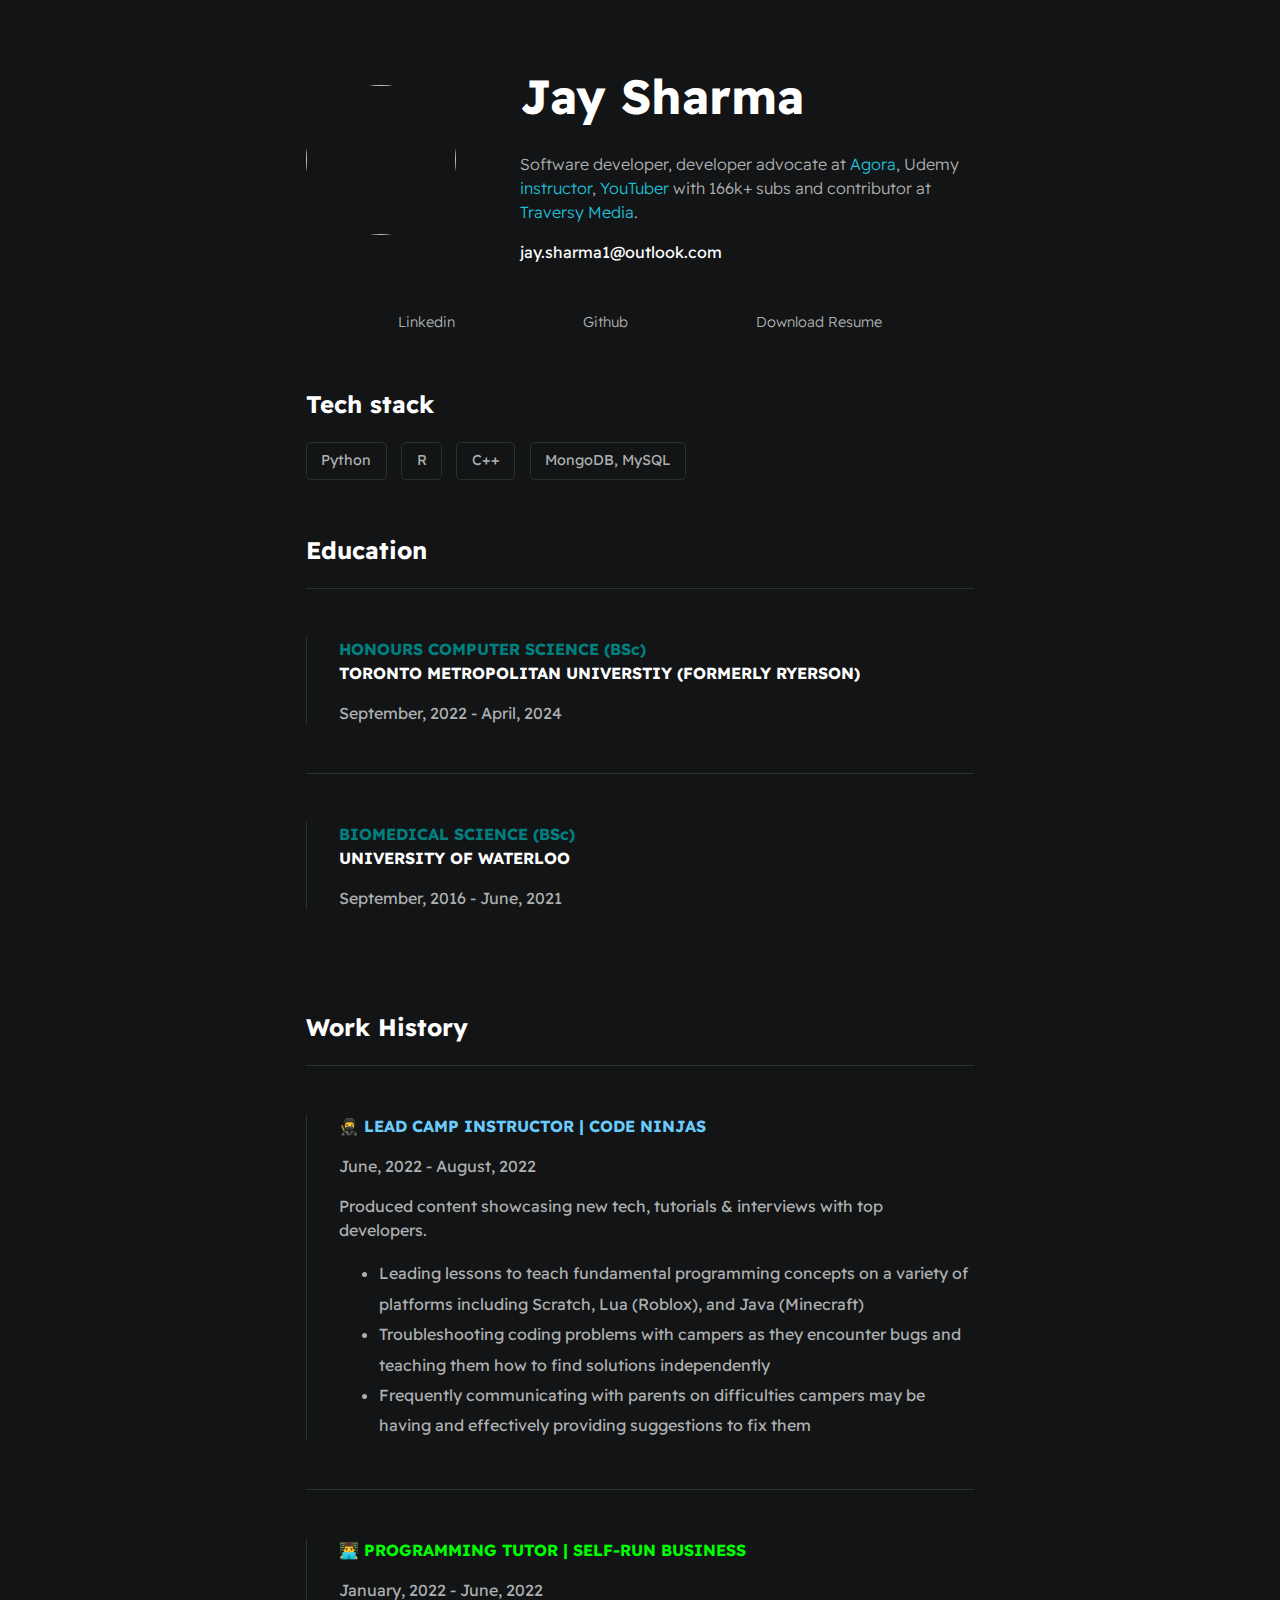
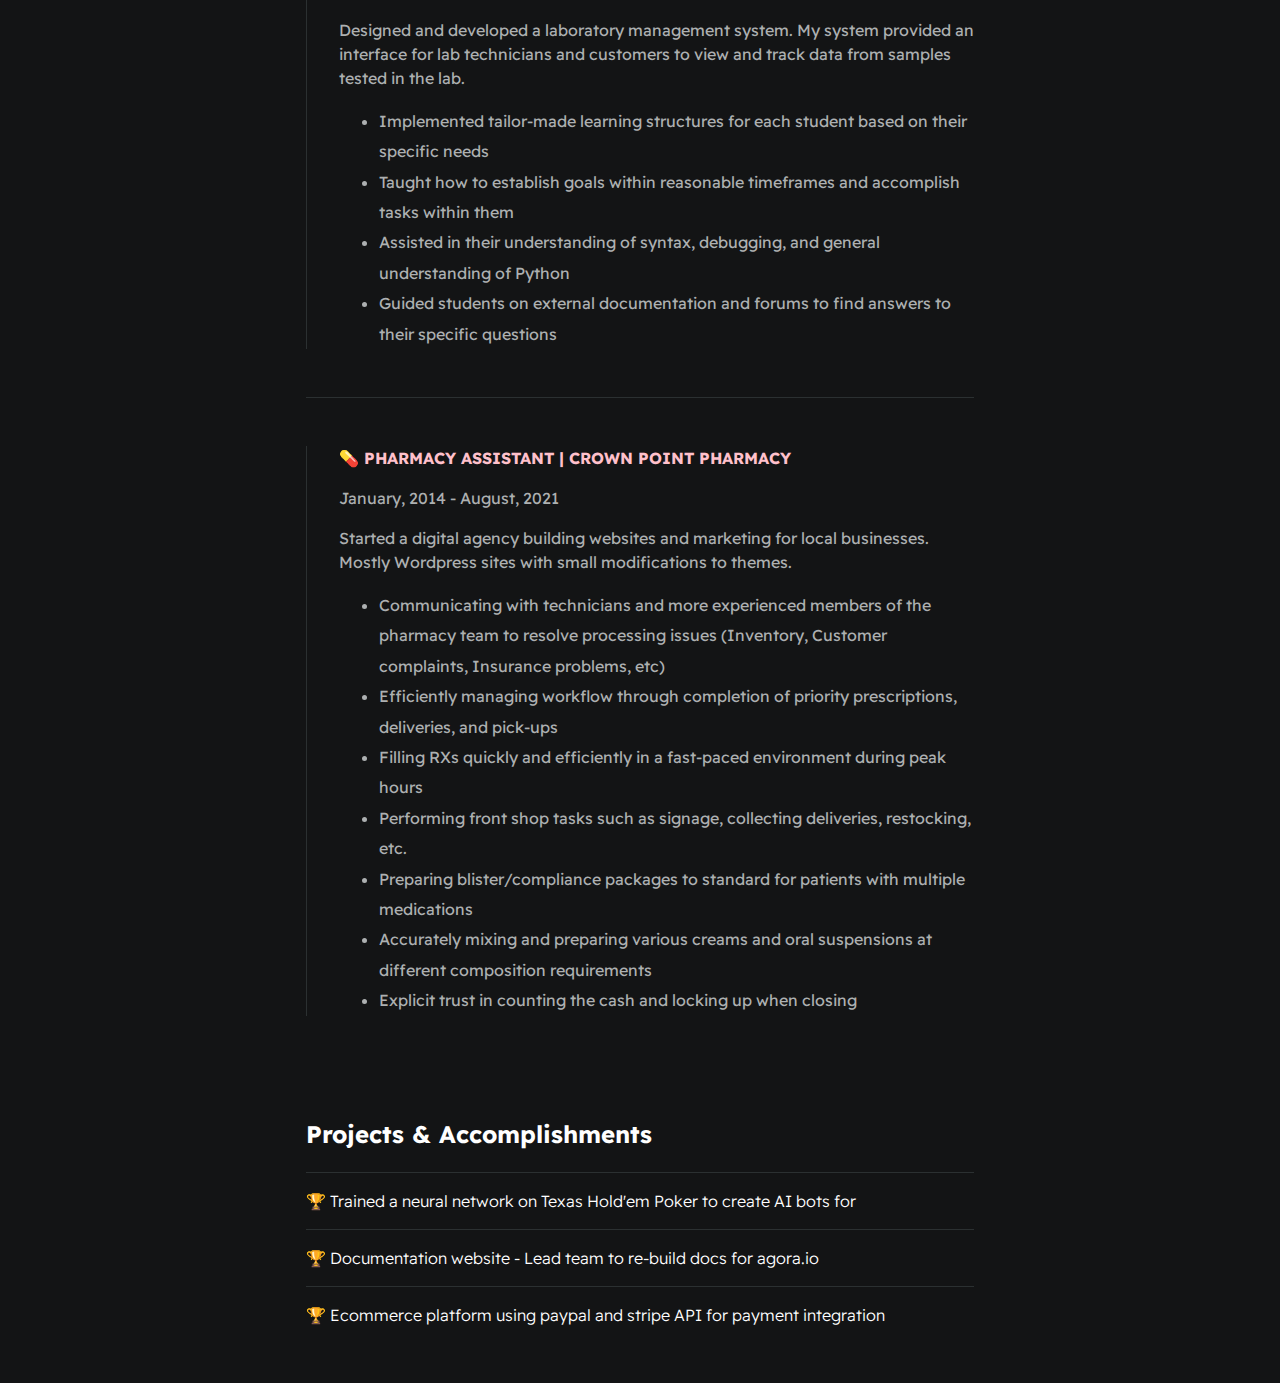
==== index.html @ 6b3a0f61 "First commit" ====
<!DOCTYPE html>
<html>
    <head>
        <meta charset="utf-8">
        <meta http-equiv="X-UA-Compatible" content="IE=edge">
        <title>Jay Sharma</title>
        <meta name="description" content="">
        <meta name="viewport" content="width=device-width, initial-scale=1">
        <link rel="stylesheet" href="./styles/main.css">
    </head>
    <body>
        <div id="container--main">

            <section id="wrapper--hero" class="section--page">
                <img id="profile-pic" src="./assets/images/profile_pic.JPG">

                <div>
                    <h1 id="user-name">Jay Sharma</h1>
                    <p id="bio">Software developer, developer advocate at <a href="https://www.agora.io/en/" target="_blank">Agora</a>, Udemy <a href="https://www.udemy.com/user/dennis-ivanov-5/" target="_blank">instructor</a>, <a href="https://www.youtube.com/c/dennisivy" target="_blank">YouTuber</a> with 166k+ subs and contributor at <a href="https://youtu.be/PtQiiknWUcI?t=6" target="_blank">Traversy Media</a>.</p>
                    <p id="email">jay.sharma1@outlook.com</p>
                </div>  
            </section>

            <section class="section--page">
        
                <div id="socials--list">
                    <a href="https://www.linkedin.com/in/jay-sharma-1b5372220/" target="_blank">Linkedin</a>
                    <a href="https://github.com/jay-sharma1" target="_blank">Github</a>
                    <a href="./assets/resume.pdf" target="_blank">Download Resume</a>
                </div>
            </section>

            <section class="section--page">
                <h2>Tech stack</h2>

                <div id="wrapper--techstack__items">
                    <div class="card--techstack"><span>Python</span></div>
                    <div class="card--techstack"><span>R</span></div>
                    <div class="card--techstack"><span>C++</span></div>
                    <div class="card--techstack"><span>MongoDB, MySQL</span></div>
                </div>
            </section>

            <section id="work-history-wrapper" class="section--page">
                <h2>Education</h2>

                <div class="line-break"></div>
                <div class="card--work-history">
                    <strong style="color: teal;">HONOURS COMPUTER SCIENCE (BSc)</strong> <br>
                    <strong>TORONTO METROPOLITAN UNIVERSTIY (FORMERLY RYERSON)</strong>
                    <p>September, 2022 - April, 2024</p>
                </div>

                <div class="line-break"></div>
                <div class="card--work-history">
                    <strong style="color: teal;">BIOMEDICAL SCIENCE (BSc)</strong> <br>
                    <strong>UNIVERSITY OF WATERLOO</strong>
                    <p>September, 2016 - June, 2021</p>
                </div>
            </section>

            <section id="work-history-wrapper" class="section--page">
                <h2>Work History</h2>

                <div class="line-break"></div>
                <div class="card--work-history">
                    <strong style="color: #6accfc;">🥷 LEAD CAMP INSTRUCTOR | CODE NINJAS</strong>
                    <p>June, 2022 - August, 2022</p>
                    <p>Produced content showcasing new tech, tutorials & interviews with top developers.</p>
                    <ul>
                        <li>Leading lessons to teach fundamental programming concepts on a variety of platforms including Scratch, Lua (Roblox), and Java (Minecraft)</li>
                        <li>Troubleshooting coding problems with campers as they encounter bugs and teaching them how to find solutions independently</li>
                        <li>Frequently communicating with parents on difficulties campers may be having and effectively providing suggestions to fix them</li>
                    </ul>
                </div>

                <div class="line-break"></div>
                <div class="card--work-history">
                    <strong style="color: lime;">👨‍💻 PROGRAMMING TUTOR | SELF-RUN BUSINESS</strong>
                    <p>January, 2022 - June, 2022</p>
                    <p>Designed and developed a laboratory management system. My system
                        provided an interface for lab technicians and customers to view and
                        track data from samples tested in the lab.</p>
                    <ul>
                        <li>Implemented tailor-made learning structures for each student based on their specific needs</li>
                        <li>Taught how to establish goals within reasonable timeframes and accomplish tasks within them</li>
                        <li>Assisted in their understanding of syntax, debugging, and general understanding of Python</li>
                        <li>Guided students on external documentation and forums to find answers to their specific questions</li>
                    </ul>
                </div>

                <div class="line-break"></div>
                <div class="card--work-history">
                    <strong style="color: pink;">💊 PHARMACY ASSISTANT | CROWN POINT PHARMACY</strong>
                    <p>January, 2014 - August, 2021</p>
                    <p>Started a digital agency building websites and marketing for
                        local businesses. Mostly Wordpress sites with small modifications to
                        themes.</p>
                    <ul>
                        <li>Communicating with technicians and more experienced members of the pharmacy team to resolve processing issues (Inventory, Customer complaints, Insurance problems, etc)</li>
                        <li>Efficiently managing workflow through completion of priority prescriptions, deliveries, and pick-ups</li>
                        <li>Filling RXs quickly and efficiently in a fast-paced environment during peak hours</li>
                        <li>Performing front shop tasks such as signage, collecting deliveries, restocking, etc.</li>
                        <li>Preparing blister/compliance packages to standard for patients with multiple medications</li>
                        <li>Accurately mixing and preparing various creams and oral suspensions at different composition requirements</li>
                        <li>Explicit trust in counting the cash and locking up when closing</li>
                    </ul>
                </div>
            </section>

            <section class="section--page">
                <h2>Projects & Accomplishments</h2>

                <div class="card--project">
                    <a href="project1.html"><span>🏆 </span>Trained a neural network on Texas Hold'em Poker to create AI bots for </a>
                </div>

                <div class="card--project">
                    <a href="project1.html" ><span>🏆 </span>Documentation website - Lead team to re-build docs for agora.io</a>
                </div>

                <div class="card--project">
                    <a href="project1.html" ><span>🏆 </span>Ecommerce platform using paypal and stripe API for payment integration</a>
                </div>
            </section>

       
        </div>

    </body>
</html>
---- styles/main.css ----
@import url('https://fonts.googleapis.com/css2?family=Readex+Pro:wght@300;400;500;600;700&display=swap');

:root{
    --mainTextColor-light:#000;
    --secondaryTextColor-light:rgb(51 51 51);
    --mainLinkColor-light:#0da2b8;
    --mainBorderColor-light:rgb(218, 218, 218);
    --mainBgColor-light:rgb(249, 250,251);

    --mainTextColor-dark:#fff;
    --secondaryTextColor-dark:#adb0b1;
    --mainLinkColor-dark:rgb(30, 190,214);
    --mainBorderColor-dark:#2b3031;
    --mainBgColor-dark:#131415;
    
    --mainTextColor:var(--mainTextColor-dark);
    --secondaryTextColor:var(--secondaryTextColor-dark);
    --mainLinkColor:var(--mainLinkColor-dark);
    --mainBorderColor:var(--mainBorderColor-dark);
    --mainBgColor:var(--mainBgColor-dark);

}


*{
    font-family: 'Readex Pro';
    line-height: 1.5em;
    box-sizing: border-box;
    color: var(--mainTextColor);
    
}

body{
    background-color: var(--mainBgColor);            
}

p, span, li{
    color: var(--secondaryTextColor);
    font-size: 1em;
}

a{
    text-decoration: none;
    color: var(--mainLinkColor);
    font-weight: 500;
}

li{
    line-height: 1.9em;
}

#container--main{
    max-width: 700px;
    margin: 0 auto;
    padding: 1em;
}

.section--page{
    padding-top: 1em;
    padding-bottom: 1em;
}

#wrapper--hero{
    display: flex;
    align-items: center;
    gap: 4em;
}

#bio, a{
    font-weight: 300;
}

#user-name{
    font-size: 48px;
    line-height: 1em;
}

#profile-pic{
    width: 150px;
    height: 150px;
    object-fit: cover;
    border-radius: 50%;
}

#email{
    color: var(--mainTextColor);
}

#socials--list{
    display: flex;
    justify-content: center;
    column-gap: 8em;
    flex-wrap: wrap;
}

#socials--list a{
    font-weight: 300;
    color: var(--secondaryTextColor);
    font-size: 0.9em;
    transition: 0.3s;
}

#socials--list a:hover{
    font-weight: 100;
    color: var(--mainLinkColor);
    font-size: 0.9em;
}

#qualifications--list{
    list-style: none;
}

#wrapper--techstack__items{
    display: flex;
    flex-wrap: wrap;
    gap: 1em;
    font-size: 0.9em;
}

.card--techstack{
    border: 1px solid var(--mainBorderColor);
    border-radius: 5px;
    padding: 0.5em 1em;
    align-items: center;
}

.card--project{
    padding-top: 1em;
    padding-bottom: 1em;
    border-top: 1px solid var(--mainBorderColor);
}

.card--project a{
    color: var(--mainTextColor);

    transition: 0.3s;
}

.card--project a:hover{
    color: rgb(30, 190,214);

}

.card--work-history{
    border-left: 1px solid var(--mainBorderColor);
    margin-top: 3em;
    margin-bottom: 3em;
    padding-left: 2em;
}

.line-break{
    background-color: var(--mainBorderColor);
    height: 1px;
}


@media(max-width:600px){

    .section--page{
        padding-top: 1em;
        padding-bottom: 1em;
    }

    #wrapper--hero{
        display: flex;
        align-items: center;
        gap: 1em;
    }

    #profile-pic{
        width: 200px;
        height: 200px;
    }

    #wrapper--hero{
        flex-direction: column;
    }

    .card--work-history{
        border-left: none;
        padding-left: 0;
    }
}
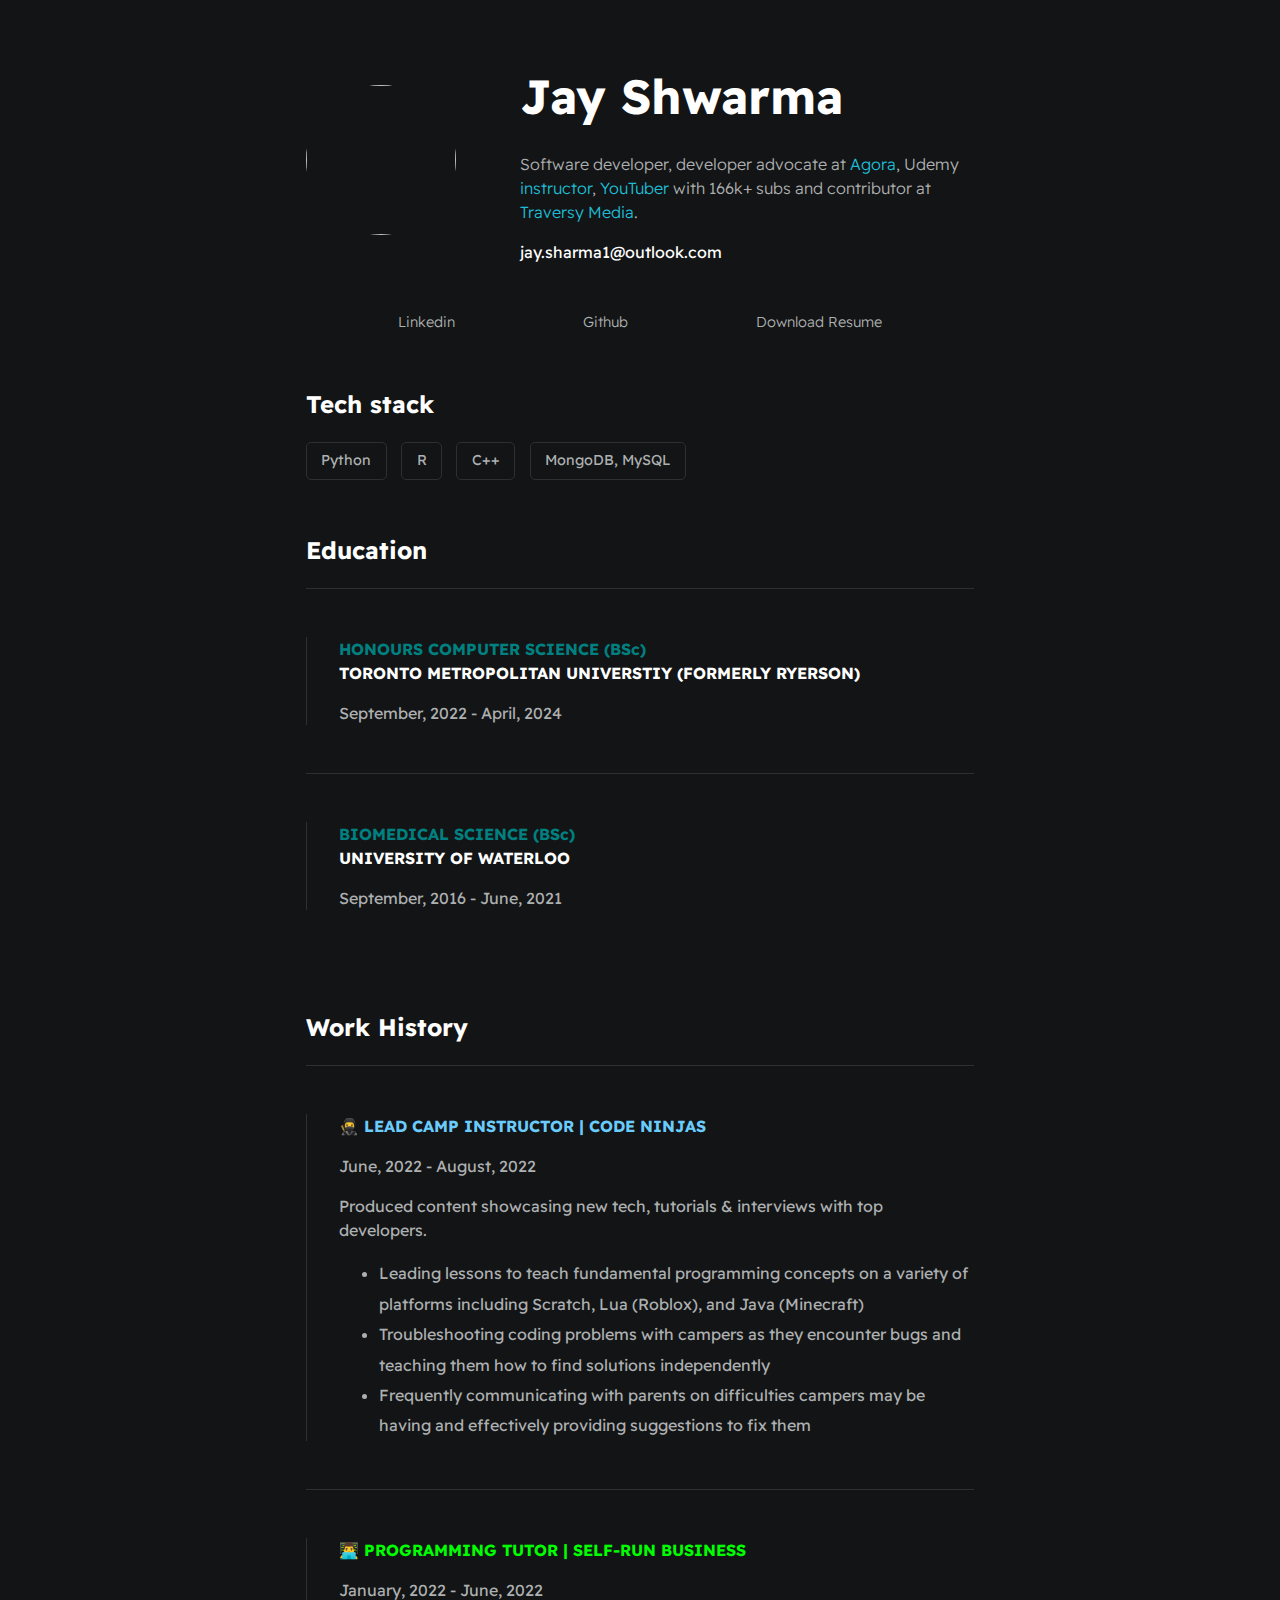
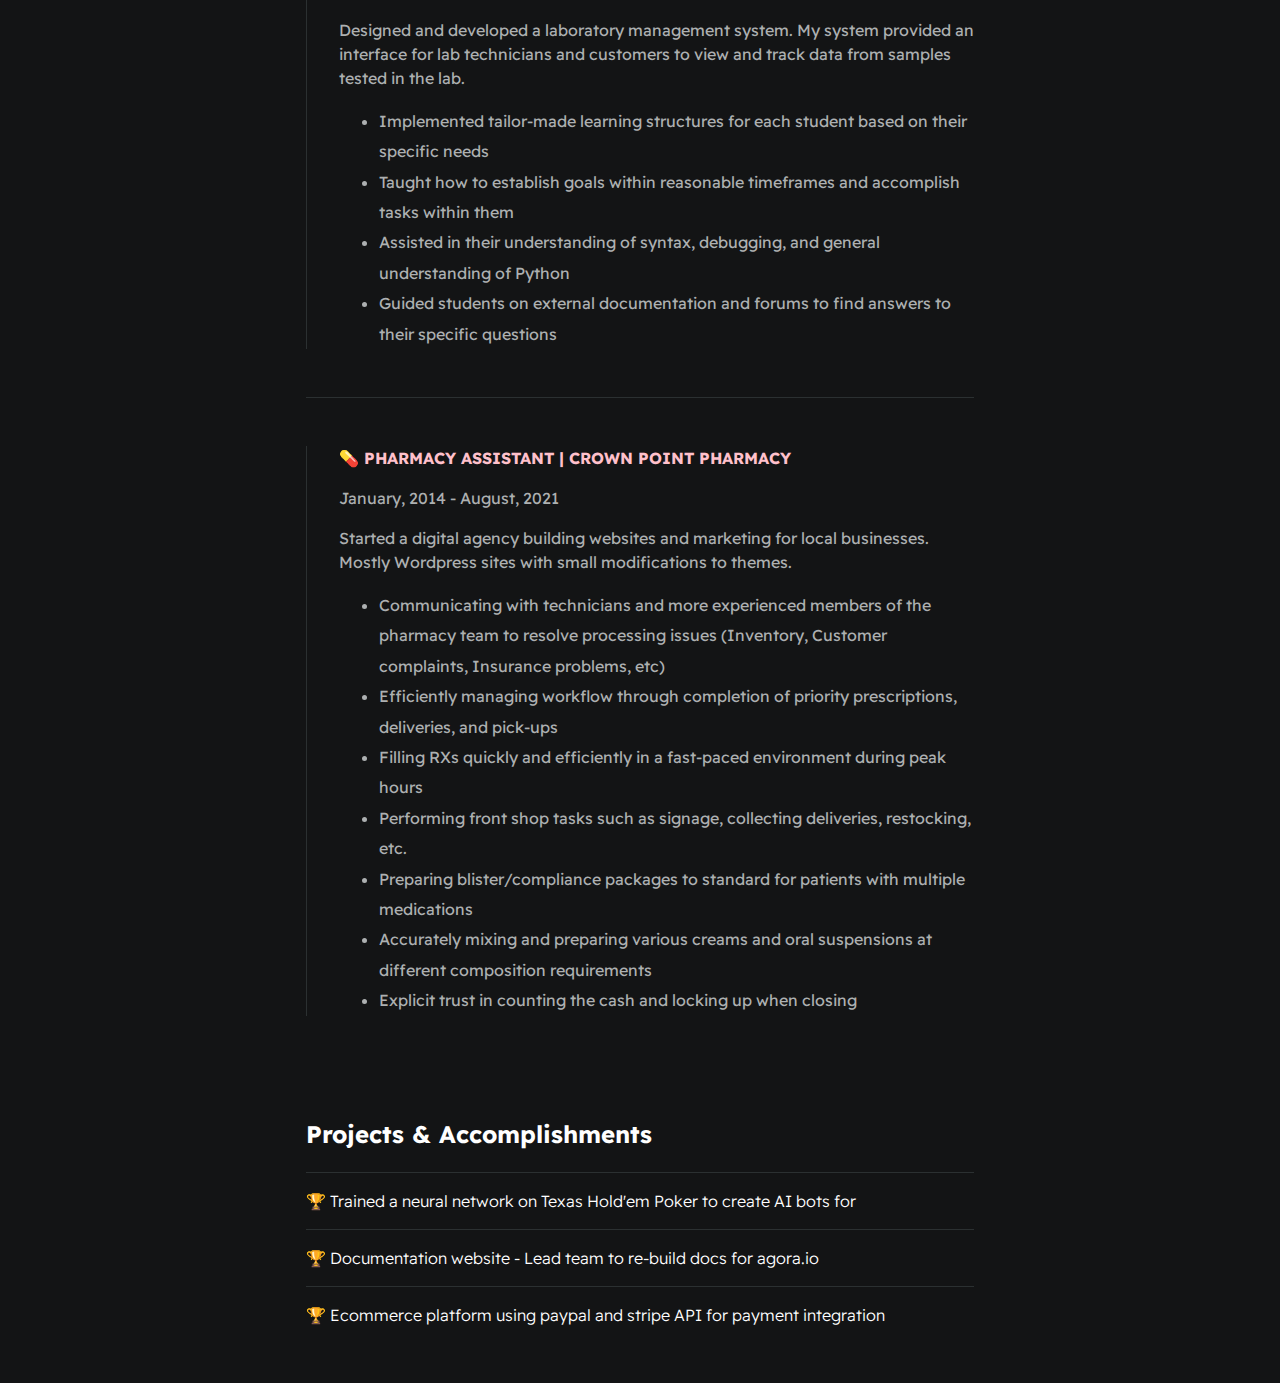
==== commit 9ad20499: "Testing changes to website" ====
--- a/index.html
+++ b/index.html
@@ -15,7 +15,7 @@
                 <img id="profile-pic" src="./assets/images/profile_pic.JPG">
 
                 <div>
-                    <h1 id="user-name">Jay Sharma</h1>
+                    <h1 id="user-name">Jay Shwarma</h1>
                     <p id="bio">Software developer, developer advocate at <a href="https://www.agora.io/en/" target="_blank">Agora</a>, Udemy <a href="https://www.udemy.com/user/dennis-ivanov-5/" target="_blank">instructor</a>, <a href="https://www.youtube.com/c/dennisivy" target="_blank">YouTuber</a> with 166k+ subs and contributor at <a href="https://youtu.be/PtQiiknWUcI?t=6" target="_blank">Traversy Media</a>.</p>
                     <p id="email">jay.sharma1@outlook.com</p>
                 </div>  
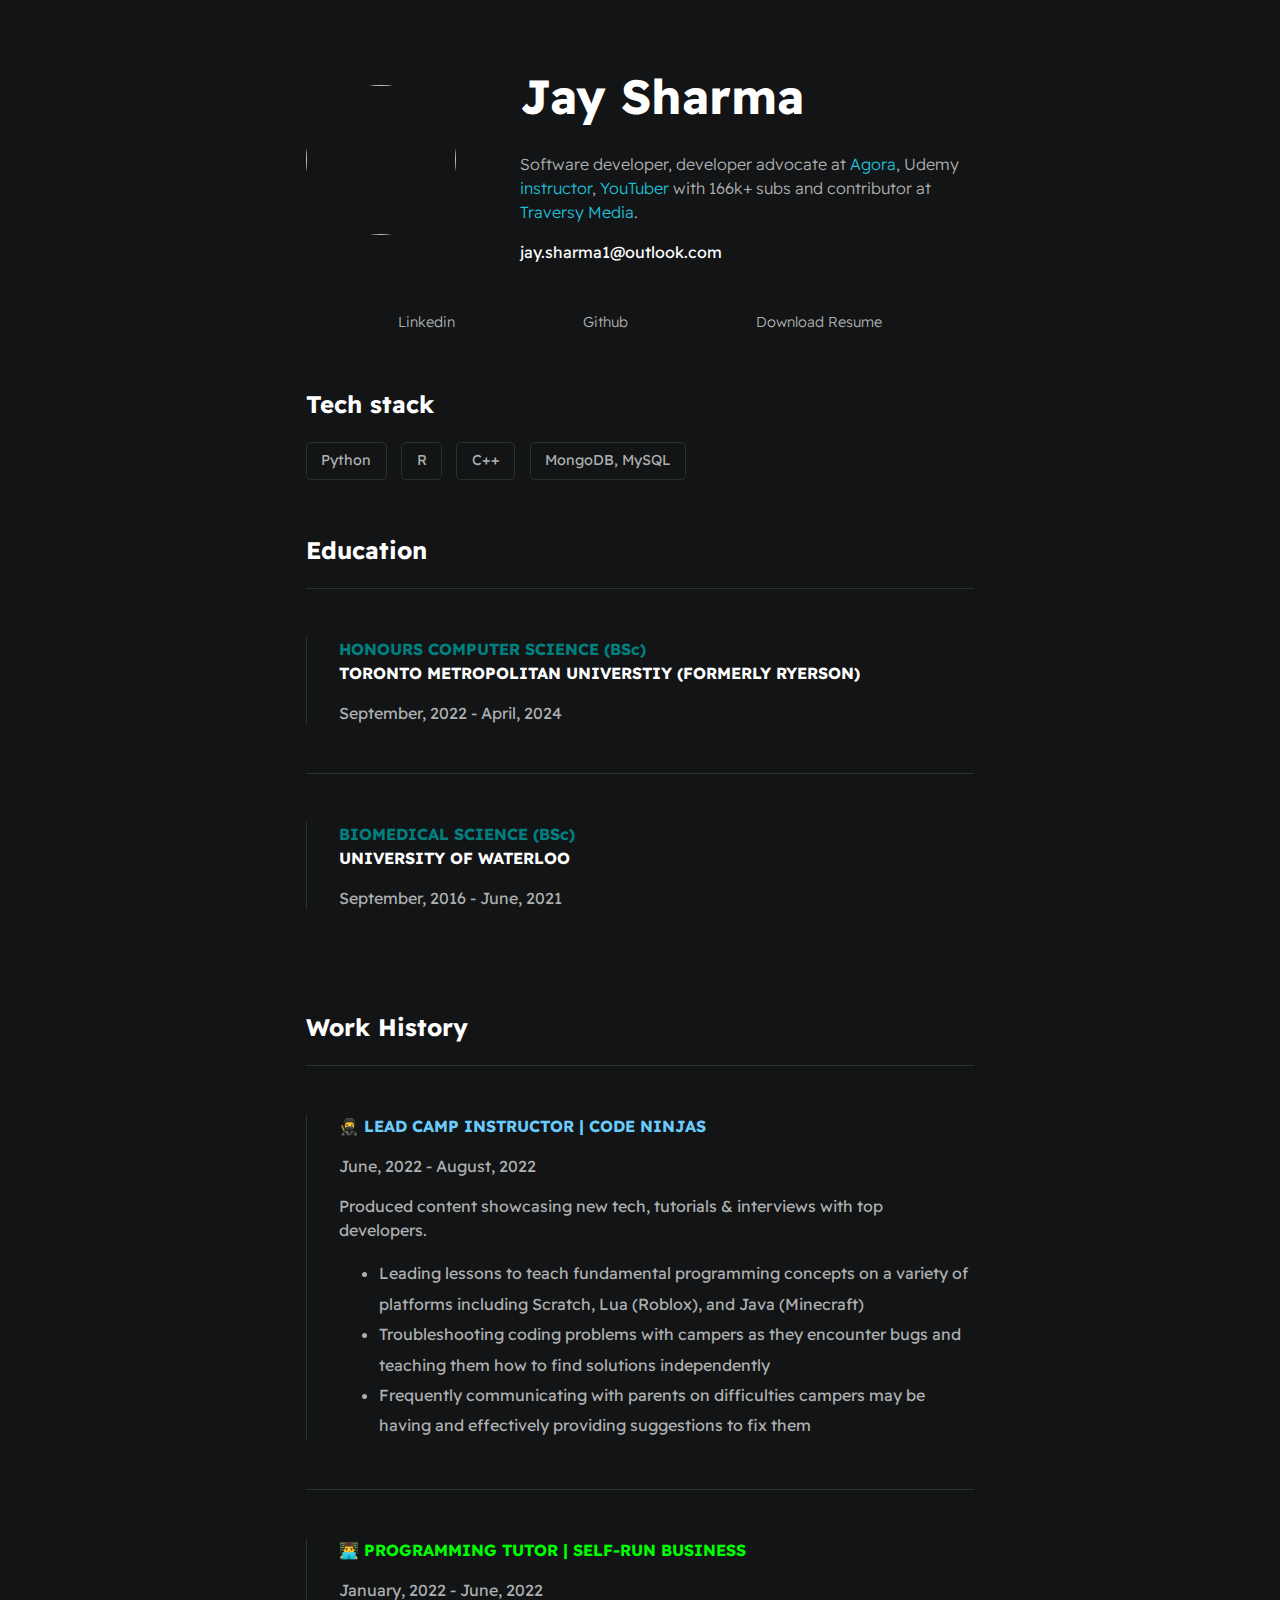
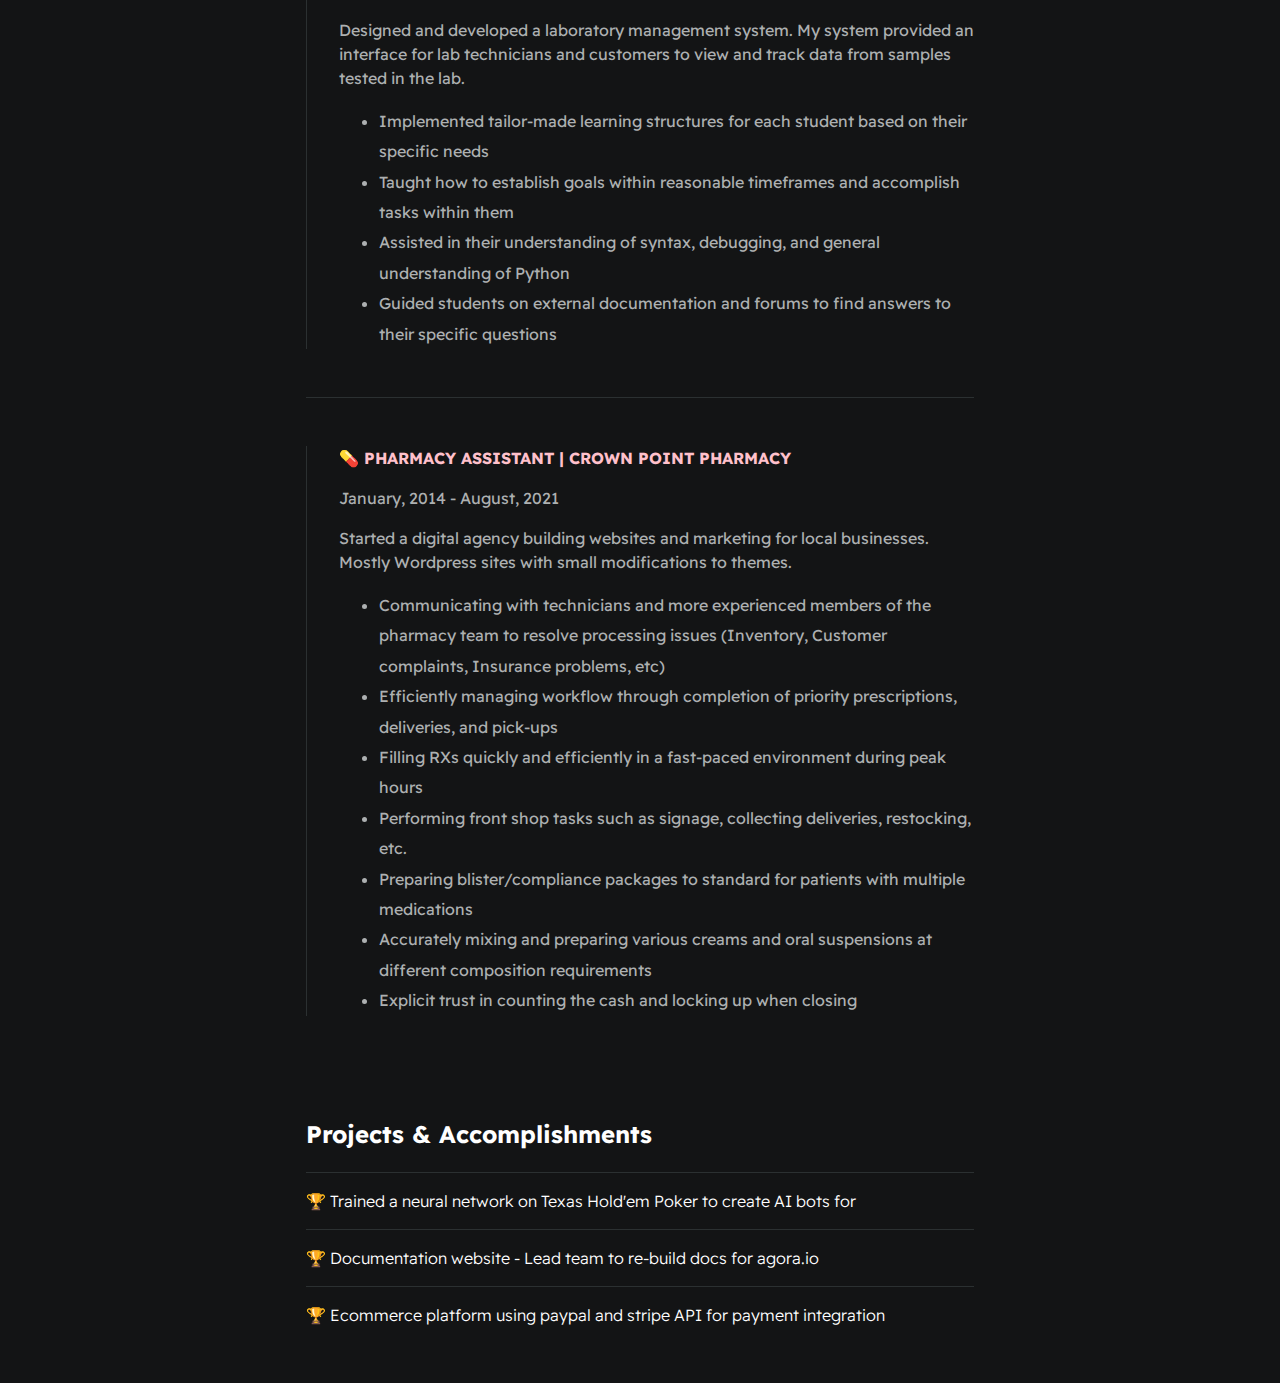
==== commit 8e57316a: "Reverting name change. Confirmed it takes a min for website to update with changes" ====
--- a/index.html
+++ b/index.html
@@ -15,7 +15,7 @@
                 <img id="profile-pic" src="./assets/images/profile_pic.JPG">
 
                 <div>
-                    <h1 id="user-name">Jay Shwarma</h1>
+                    <h1 id="user-name">Jay Sharma</h1>
                     <p id="bio">Software developer, developer advocate at <a href="https://www.agora.io/en/" target="_blank">Agora</a>, Udemy <a href="https://www.udemy.com/user/dennis-ivanov-5/" target="_blank">instructor</a>, <a href="https://www.youtube.com/c/dennisivy" target="_blank">YouTuber</a> with 166k+ subs and contributor at <a href="https://youtu.be/PtQiiknWUcI?t=6" target="_blank">Traversy Media</a>.</p>
                     <p id="email">jay.sharma1@outlook.com</p>
                 </div>  
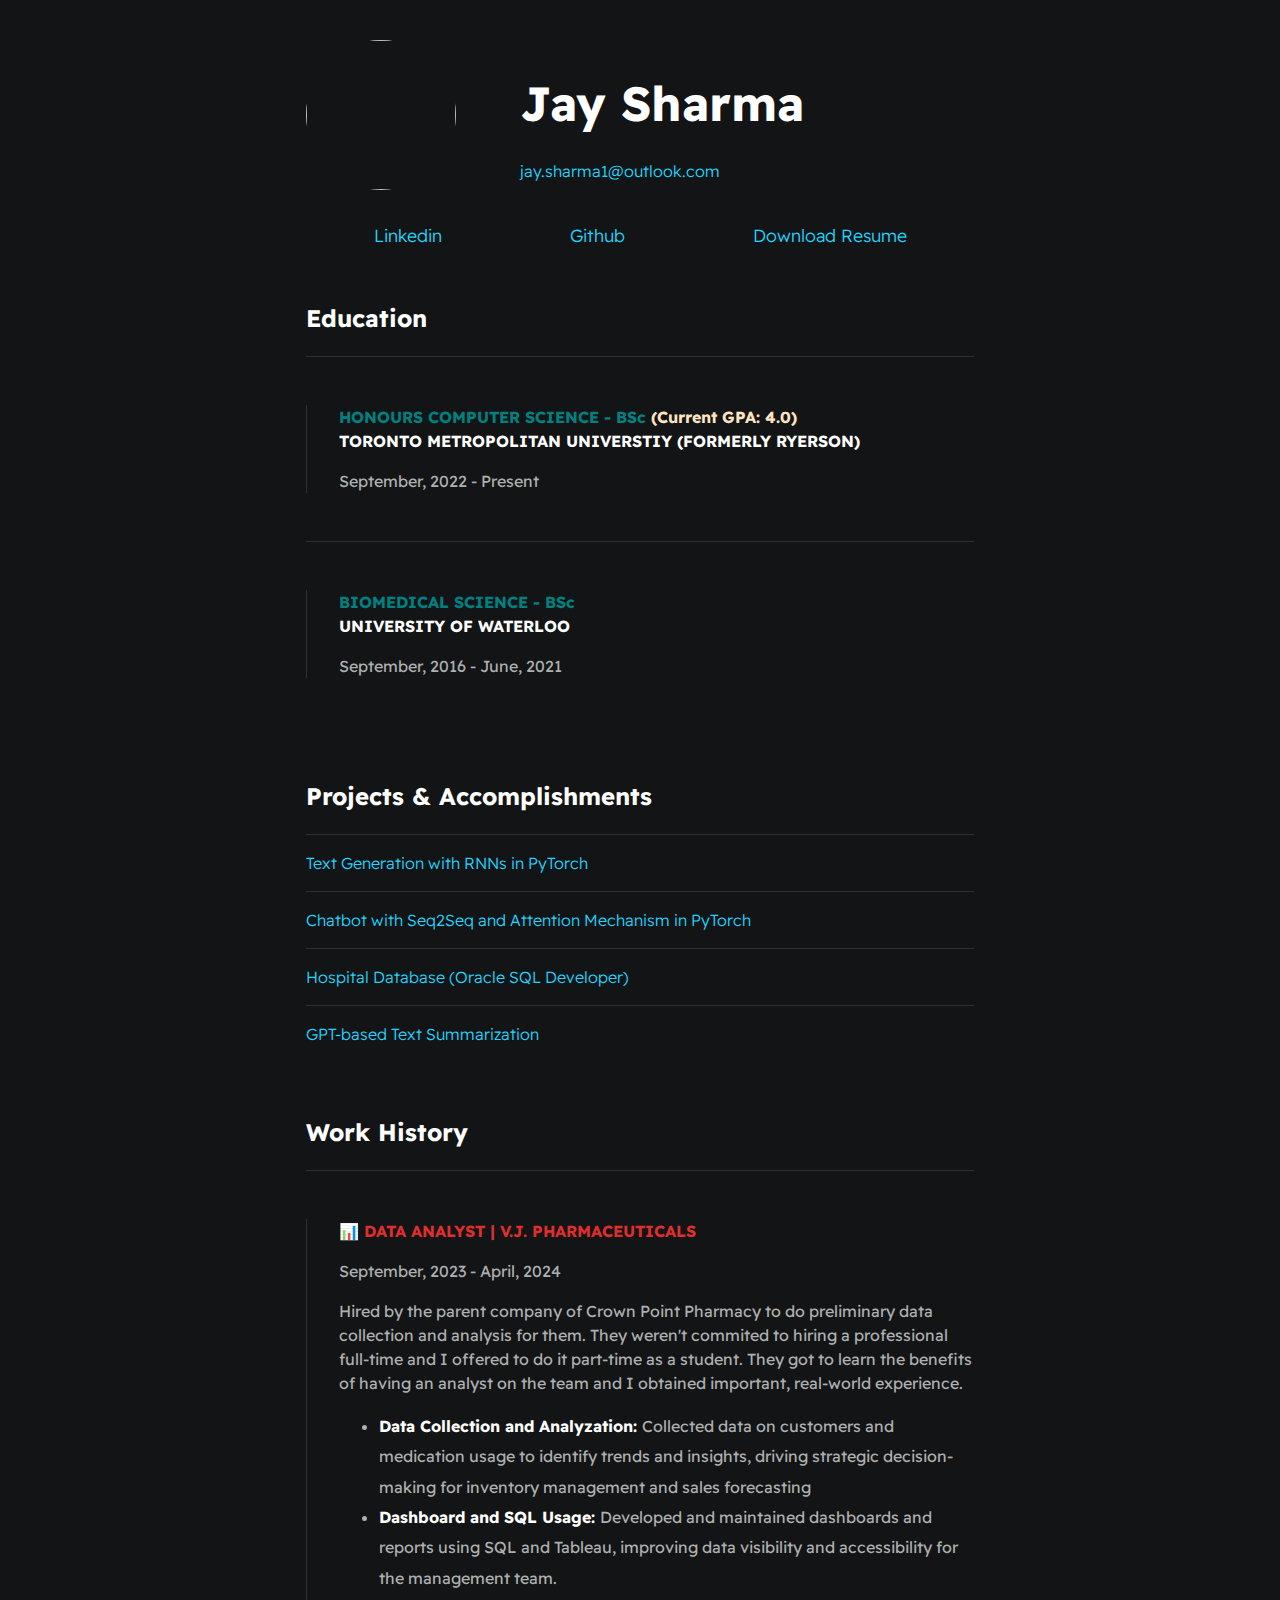
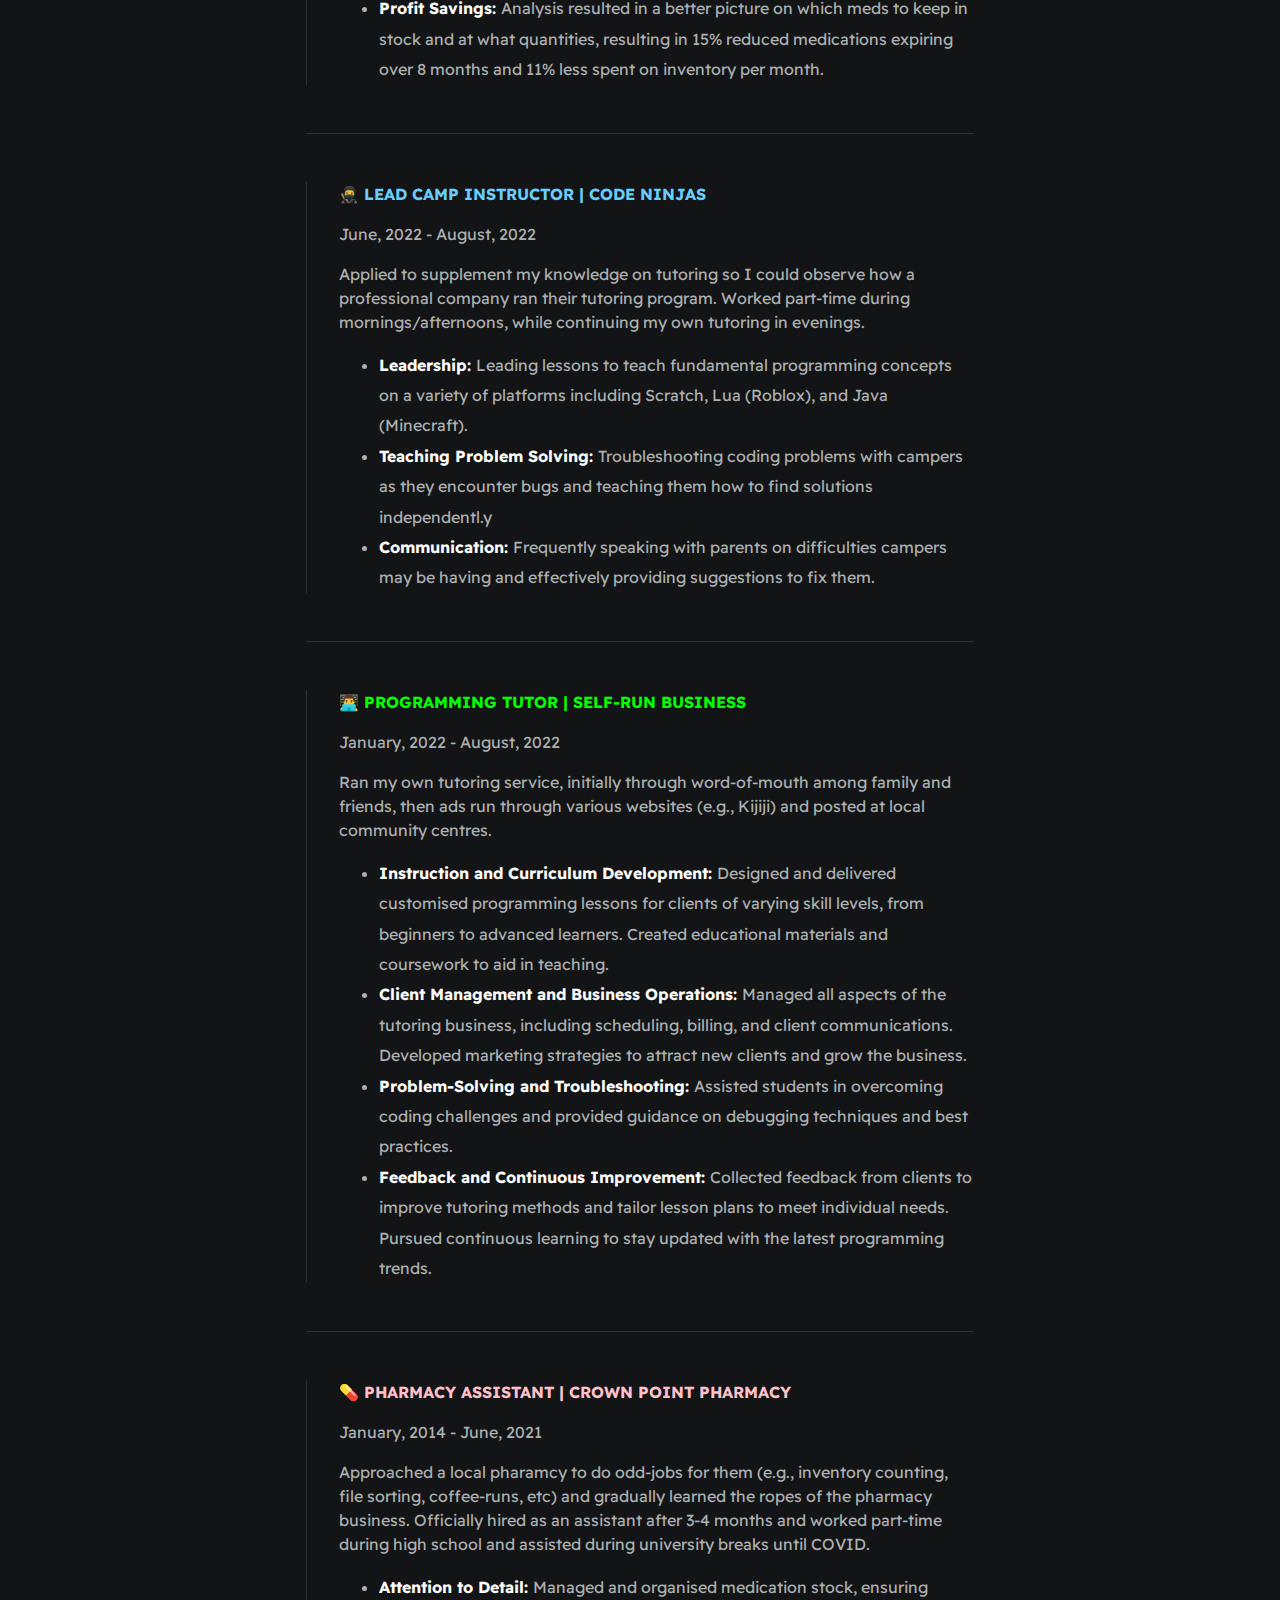
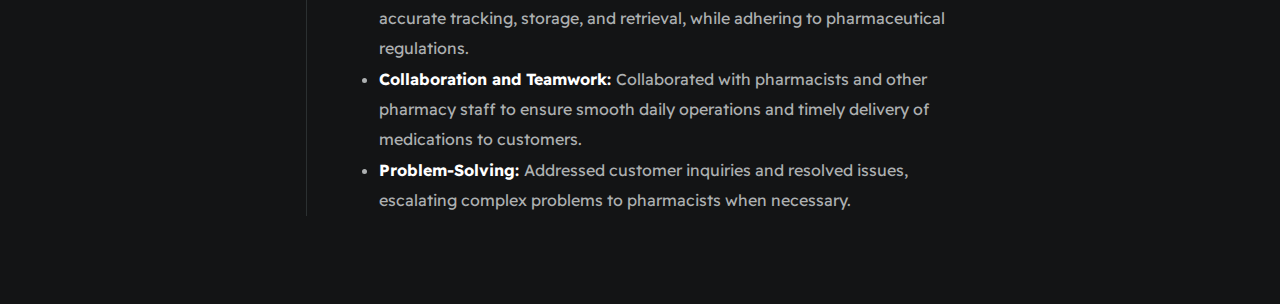
==== commit 8bb78202: "Completed work history and added in all social links." ====
--- a/index.html
+++ b/index.html
@@ -16,28 +16,17 @@
 
                 <div>
                     <h1 id="user-name">Jay Sharma</h1>
-                    <p id="bio">Software developer, developer advocate at <a href="https://www.agora.io/en/" target="_blank">Agora</a>, Udemy <a href="https://www.udemy.com/user/dennis-ivanov-5/" target="_blank">instructor</a>, <a href="https://www.youtube.com/c/dennisivy" target="_blank">YouTuber</a> with 166k+ subs and contributor at <a href="https://youtu.be/PtQiiknWUcI?t=6" target="_blank">Traversy Media</a>.</p>
-                    <p id="email">jay.sharma1@outlook.com</p>
+                    <p id="bio"></p>
+                    <a style="color: #21d6ff;"; href="mailto:jay.sharma1@outlook.com?subject=Resume: [Subject]">jay.sharma1@outlook.com</a>
                 </div>  
             </section>
 
             <section class="section--page">
         
                 <div id="socials--list">
-                    <a href="https://www.linkedin.com/in/jay-sharma-1b5372220/" target="_blank">Linkedin</a>
-                    <a href="https://github.com/jay-sharma1" target="_blank">Github</a>
-                    <a href="./assets/resume.pdf" target="_blank">Download Resume</a>
-                </div>
-            </section>
-
-            <section class="section--page">
-                <h2>Tech stack</h2>
-
-                <div id="wrapper--techstack__items">
-                    <div class="card--techstack"><span>Python</span></div>
-                    <div class="card--techstack"><span>R</span></div>
-                    <div class="card--techstack"><span>C++</span></div>
-                    <div class="card--techstack"><span>MongoDB, MySQL</span></div>
+                    <a style="color: #21d6ff;"; href="https://www.linkedin.com/in/jay-sharma-1b5372220" target="_blank">Linkedin</a>
+                    <a style="color: #21d6ff;"; href="https://github.com/jay-sharma1" target="_blank">Github</a>
+                    <a style="color: #21d6ff;"; href="./assets/Resume.pdf" target="_blank">Download Resume</a>
                 </div>
             </section>
 
@@ -46,16 +35,36 @@
 
                 <div class="line-break"></div>
                 <div class="card--work-history">
-                    <strong style="color: teal;">HONOURS COMPUTER SCIENCE (BSc)</strong> <br>
+                    <strong style="color: teal;">HONOURS COMPUTER SCIENCE - BSc <span style="color: bisque;">(Current GPA: 4.0)</span></strong> <br>
                     <strong>TORONTO METROPOLITAN UNIVERSTIY (FORMERLY RYERSON)</strong>
-                    <p>September, 2022 - April, 2024</p>
+                    <p>September, 2022 - Present</p>
                 </div>
 
                 <div class="line-break"></div>
                 <div class="card--work-history">
-                    <strong style="color: teal;">BIOMEDICAL SCIENCE (BSc)</strong> <br>
+                    <strong style="color: teal;">BIOMEDICAL SCIENCE - BSc</strong> <br>
                     <strong>UNIVERSITY OF WATERLOO</strong>
                     <p>September, 2016 - June, 2021</p>
+                </div>
+            </section>
+
+            <section class="section--page">
+                <h2>Projects & Accomplishments</h2>
+
+                <div class="card--project">
+                    <a style="color: #21d6ff;"; href="projects/project1.html" target="_blank">Text Generation with RNNs in PyTorch</a>
+                </div>
+
+                <div class="card--project">
+                    <a style="color: #21d6ff;"; href="projects/project2.html" target="_blank">Chatbot with Seq2Seq and Attention Mechanism in PyTorch</a>
+                </div>
+
+                <div class="card--project">
+                    <a style="color: #21d6ff;"; href="projects/project3.html" target="_blank">Hospital Database (Oracle SQL Developer)</a>
+                </div>
+
+                <div class="card--project">
+                    <a style="color: #21d6ff;"; href="projects/project4.html" target="_blank">GPT-based Text Summarization</a>
                 </div>
             </section>
 
@@ -64,68 +73,66 @@
 
                 <div class="line-break"></div>
                 <div class="card--work-history">
+                    <strong style="color: #df2e2e;">📊 DATA ANALYST | V.J. PHARMACEUTICALS</strong>
+                    <p>September, 2023 - April, 2024</p>
+                    <p>
+                        Hired by the parent company of Crown Point Pharmacy to do preliminary data collection and analysis for them. They
+                        weren't commited to hiring a professional full-time and I offered to do it part-time as a student. They got to 
+                        learn the benefits of having an analyst on the team and I obtained important, real-world experience.
+                    </p>
+                    <ul>
+                        <li><b>Data Collection and Analyzation: </b>Collected data on customers and medication usage to identify trends and insights, driving strategic decision-making for inventory management and sales forecasting</li>
+                        <li><b>Dashboard and SQL Usage: </b>Developed and maintained dashboards and reports using SQL and Tableau, improving data visibility and accessibility for the management team.</li>
+                        <li><b>Profit Savings: </b>Analysis resulted in a better picture on which meds to keep in stock and at what quantities, resulting in 15% reduced medications expiring over 8 months and 11% less spent on inventory per month.</li>
+                    </ul>
+                </div>
+
+                <div class="line-break"></div>
+                <div class="card--work-history">
                     <strong style="color: #6accfc;">🥷 LEAD CAMP INSTRUCTOR | CODE NINJAS</strong>
                     <p>June, 2022 - August, 2022</p>
-                    <p>Produced content showcasing new tech, tutorials & interviews with top developers.</p>
+                    <p>Applied to supplement my knowledge on tutoring so I could observe how a professional company ran 
+                        their tutoring program. Worked part-time during mornings/afternoons, while continuing my own
+                        tutoring in evenings.
+                    </p>
                     <ul>
-                        <li>Leading lessons to teach fundamental programming concepts on a variety of platforms including Scratch, Lua (Roblox), and Java (Minecraft)</li>
-                        <li>Troubleshooting coding problems with campers as they encounter bugs and teaching them how to find solutions independently</li>
-                        <li>Frequently communicating with parents on difficulties campers may be having and effectively providing suggestions to fix them</li>
+                        <li><b>Leadership: </b>Leading lessons to teach fundamental programming concepts on a variety of platforms including Scratch, Lua (Roblox), and Java (Minecraft).</li>
+                        <li><b>Teaching Problem Solving: </b>Troubleshooting coding problems with campers as they encounter bugs and teaching them how to find solutions independentl.y</li>
+                        <li><b>Communication: </b>Frequently speaking with parents on difficulties campers may be having and effectively providing suggestions to fix them.</li>
                     </ul>
                 </div>
 
                 <div class="line-break"></div>
                 <div class="card--work-history">
                     <strong style="color: lime;">👨‍💻 PROGRAMMING TUTOR | SELF-RUN BUSINESS</strong>
-                    <p>January, 2022 - June, 2022</p>
-                    <p>Designed and developed a laboratory management system. My system
-                        provided an interface for lab technicians and customers to view and
-                        track data from samples tested in the lab.</p>
+                    <p>January, 2022 - August, 2022</p>
+                    <p>
+                        Ran my own tutoring service, initially through word-of-mouth among family and friends, then ads run
+                        through various websites (e.g., Kijiji) and posted at local community centres. 
+                    </p>
                     <ul>
-                        <li>Implemented tailor-made learning structures for each student based on their specific needs</li>
-                        <li>Taught how to establish goals within reasonable timeframes and accomplish tasks within them</li>
-                        <li>Assisted in their understanding of syntax, debugging, and general understanding of Python</li>
-                        <li>Guided students on external documentation and forums to find answers to their specific questions</li>
+                        <li><b>Instruction and Curriculum Development: </b>Designed and delivered customised programming lessons for clients of varying skill levels, from beginners to advanced learners. Created educational materials and coursework to aid in teaching.</li>
+                        <li><b>Client Management and Business Operations: </b>Managed all aspects of the tutoring business, including scheduling, billing, and client communications. Developed marketing strategies to attract new clients and grow the business.</li>
+                        <li><b>Problem-Solving and Troubleshooting: </b>Assisted students in overcoming coding challenges and provided guidance on debugging techniques and best practices.</li>
+                        <li><b>Feedback and Continuous Improvement: </b>Collected feedback from clients to improve tutoring methods and tailor lesson plans to meet individual needs. Pursued continuous learning to stay updated with the latest programming trends.</li>
                     </ul>
                 </div>
 
                 <div class="line-break"></div>
                 <div class="card--work-history">
                     <strong style="color: pink;">💊 PHARMACY ASSISTANT | CROWN POINT PHARMACY</strong>
-                    <p>January, 2014 - August, 2021</p>
-                    <p>Started a digital agency building websites and marketing for
-                        local businesses. Mostly Wordpress sites with small modifications to
-                        themes.</p>
+                    <p>January, 2014 - June, 2021</p>
+                    <p>Approached a local pharamcy to do odd-jobs for them (e.g., inventory counting, file sorting, coffee-runs, etc) and 
+                        gradually learned the ropes of the pharmacy business. Officially hired as an assistant after 3-4 months and worked
+                        part-time during high school and assisted during university breaks until COVID.
+                    </p>
                     <ul>
-                        <li>Communicating with technicians and more experienced members of the pharmacy team to resolve processing issues (Inventory, Customer complaints, Insurance problems, etc)</li>
-                        <li>Efficiently managing workflow through completion of priority prescriptions, deliveries, and pick-ups</li>
-                        <li>Filling RXs quickly and efficiently in a fast-paced environment during peak hours</li>
-                        <li>Performing front shop tasks such as signage, collecting deliveries, restocking, etc.</li>
-                        <li>Preparing blister/compliance packages to standard for patients with multiple medications</li>
-                        <li>Accurately mixing and preparing various creams and oral suspensions at different composition requirements</li>
-                        <li>Explicit trust in counting the cash and locking up when closing</li>
+                        <li><b>Attention to Detail: </b>Managed and organised medication stock, ensuring accurate tracking, storage, and retrieval, while adhering to pharmaceutical regulations.</li>
+                        <li><b>Collaboration and Teamwork: </b>Collaborated with pharmacists and other pharmacy staff to ensure smooth daily operations and timely delivery of medications to customers.</li>
+                        <li><b>Problem-Solving: </b>Addressed customer inquiries and resolved issues, escalating complex problems to pharmacists when necessary.</li>
                     </ul>
                 </div>
             </section>
-
-            <section class="section--page">
-                <h2>Projects & Accomplishments</h2>
-
-                <div class="card--project">
-                    <a href="project1.html"><span>🏆 </span>Trained a neural network on Texas Hold'em Poker to create AI bots for </a>
-                </div>
-
-                <div class="card--project">
-                    <a href="project1.html" ><span>🏆 </span>Documentation website - Lead team to re-build docs for agora.io</a>
-                </div>
-
-                <div class="card--project">
-                    <a href="project1.html" ><span>🏆 </span>Ecommerce platform using paypal and stripe API for payment integration</a>
-                </div>
-            </section>
-
-       
         </div>
-
     </body>
 </html>--- a/styles/main.css
+++ b/styles/main.css
@@ -96,7 +96,7 @@
 #socials--list a{
     font-weight: 300;
     color: var(--secondaryTextColor);
-    font-size: 0.9em;
+    font-size: 1.1em;
     transition: 0.3s;
 }
 
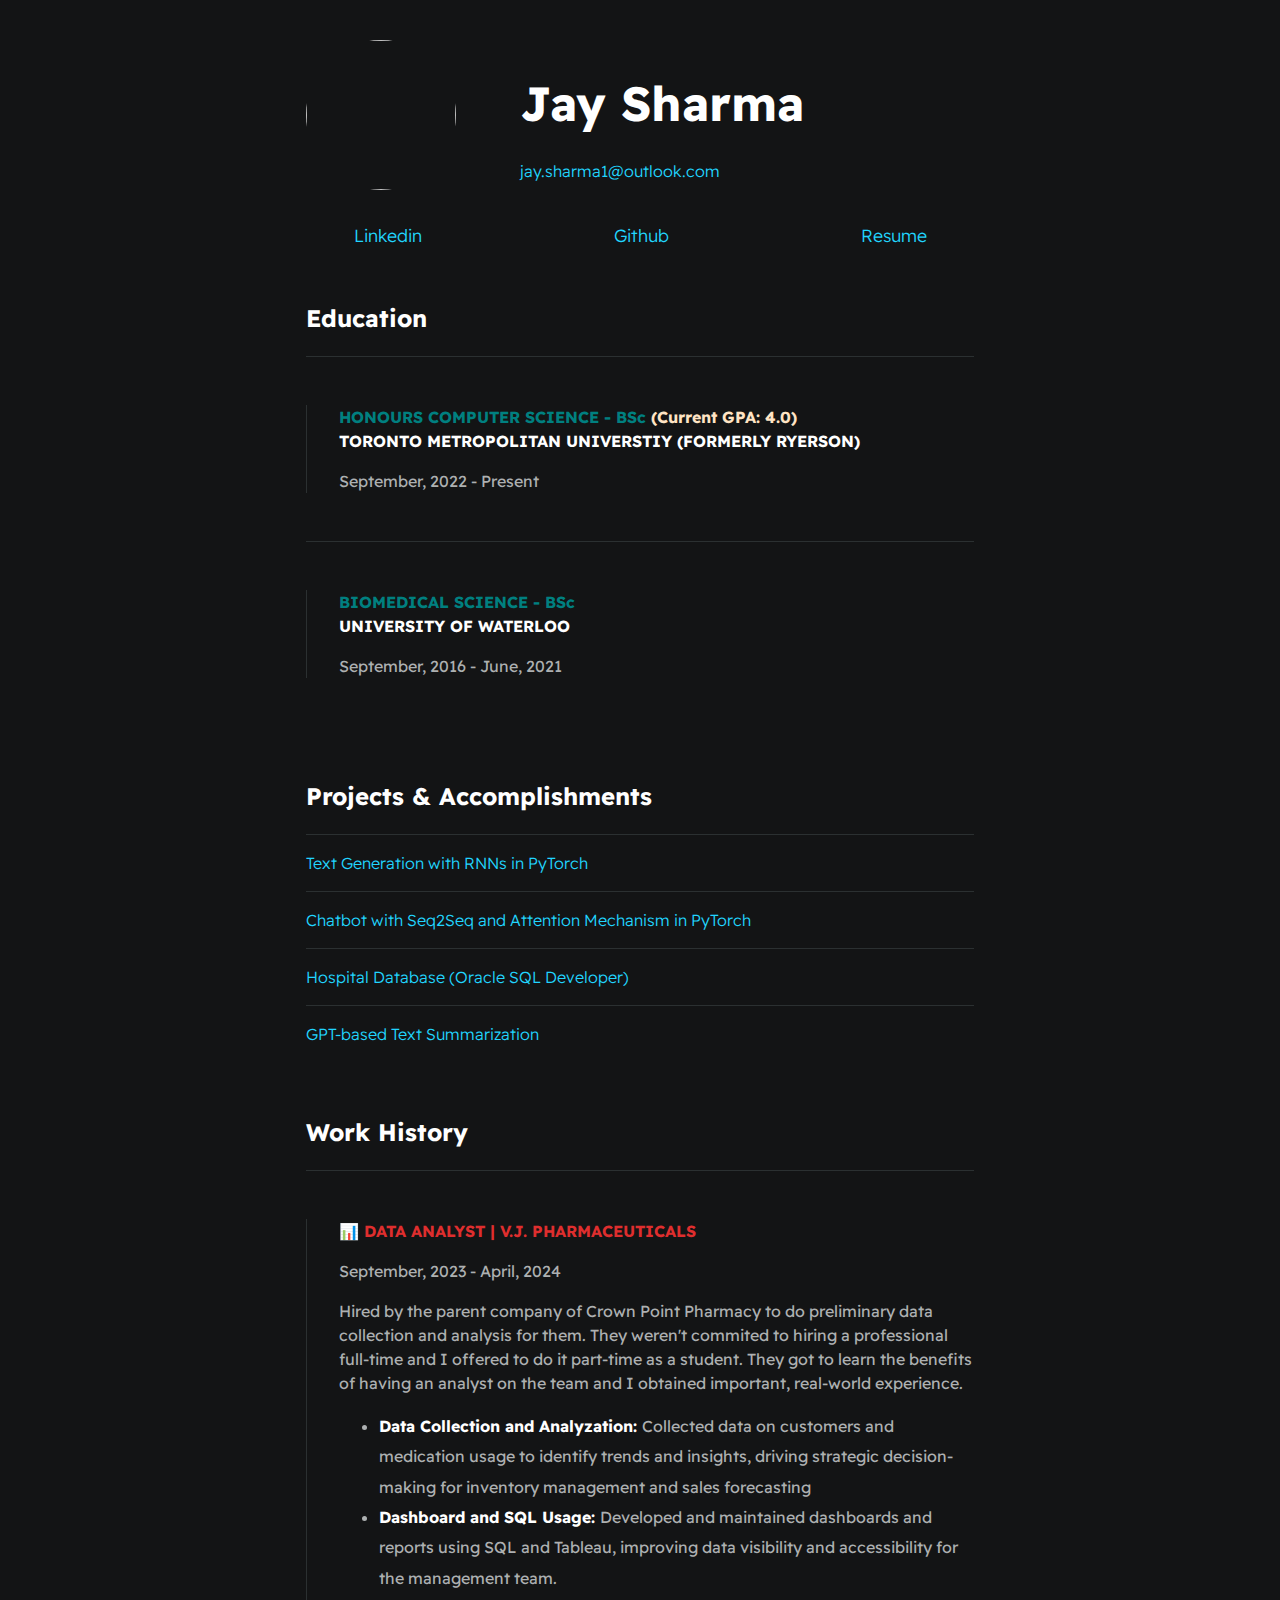
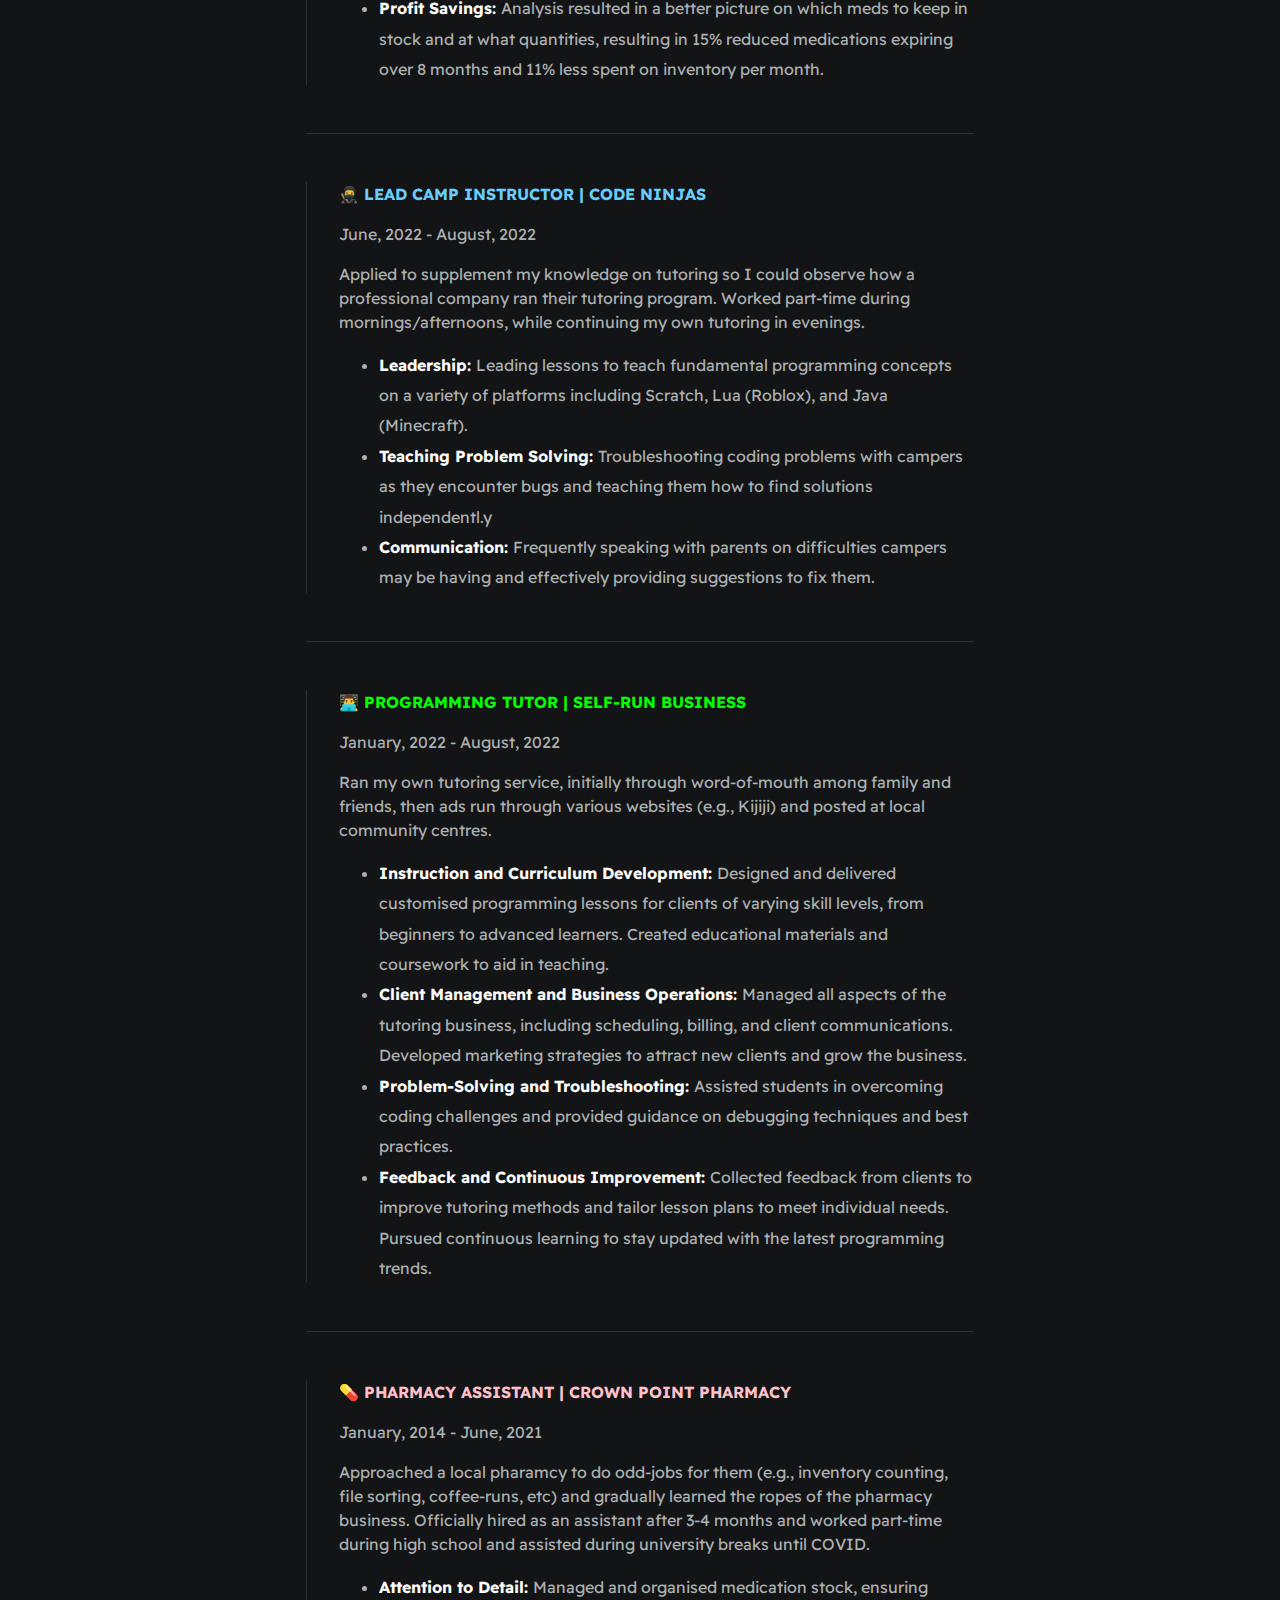
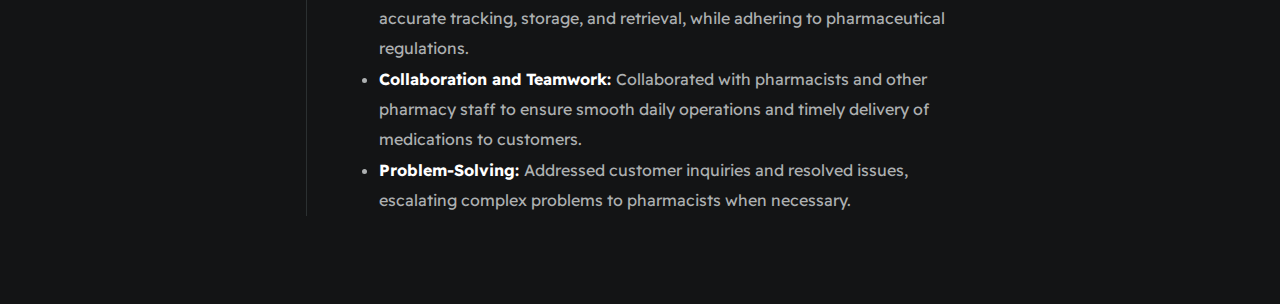
==== commit d7d0f645: "fixed socials link and updated resume" ====
--- a/index.html
+++ b/index.html
@@ -26,7 +26,7 @@
                 <div id="socials--list">
                     <a style="color: #21d6ff;"; href="https://www.linkedin.com/in/jay-sharma-1b5372220" target="_blank">Linkedin</a>
                     <a style="color: #21d6ff;"; href="https://github.com/jay-sharma1" target="_blank">Github</a>
-                    <a style="color: #21d6ff;"; href="./assets/Resume.pdf" target="_blank">Download Resume</a>
+                    <a style="color: #21d6ff;"; href="./assets/Resume.pdf" target="_blank">Resume</a>
                 </div>
             </section>
 
--- a/styles/main.css
+++ b/styles/main.css
@@ -89,7 +89,7 @@
 #socials--list{
     display: flex;
     justify-content: center;
-    column-gap: 8em;
+    column-gap: 12em;
     flex-wrap: wrap;
 }
 
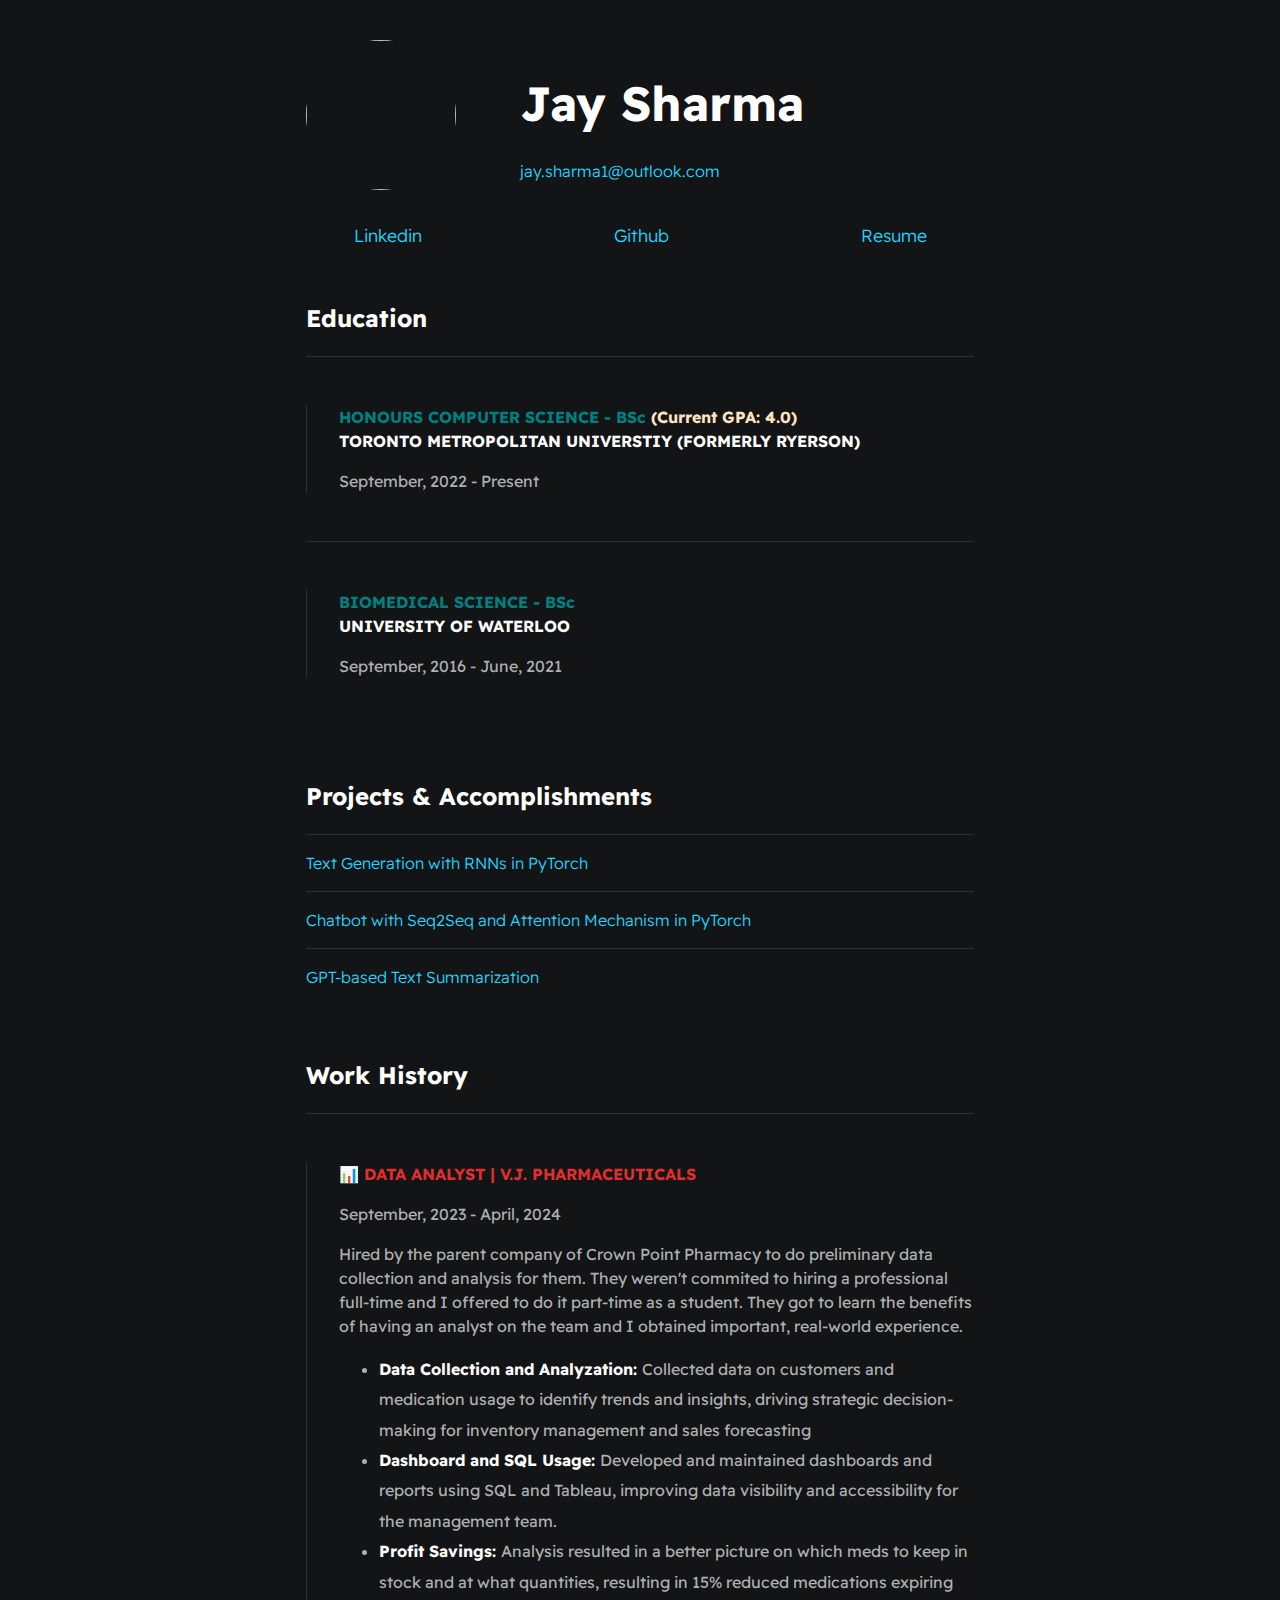
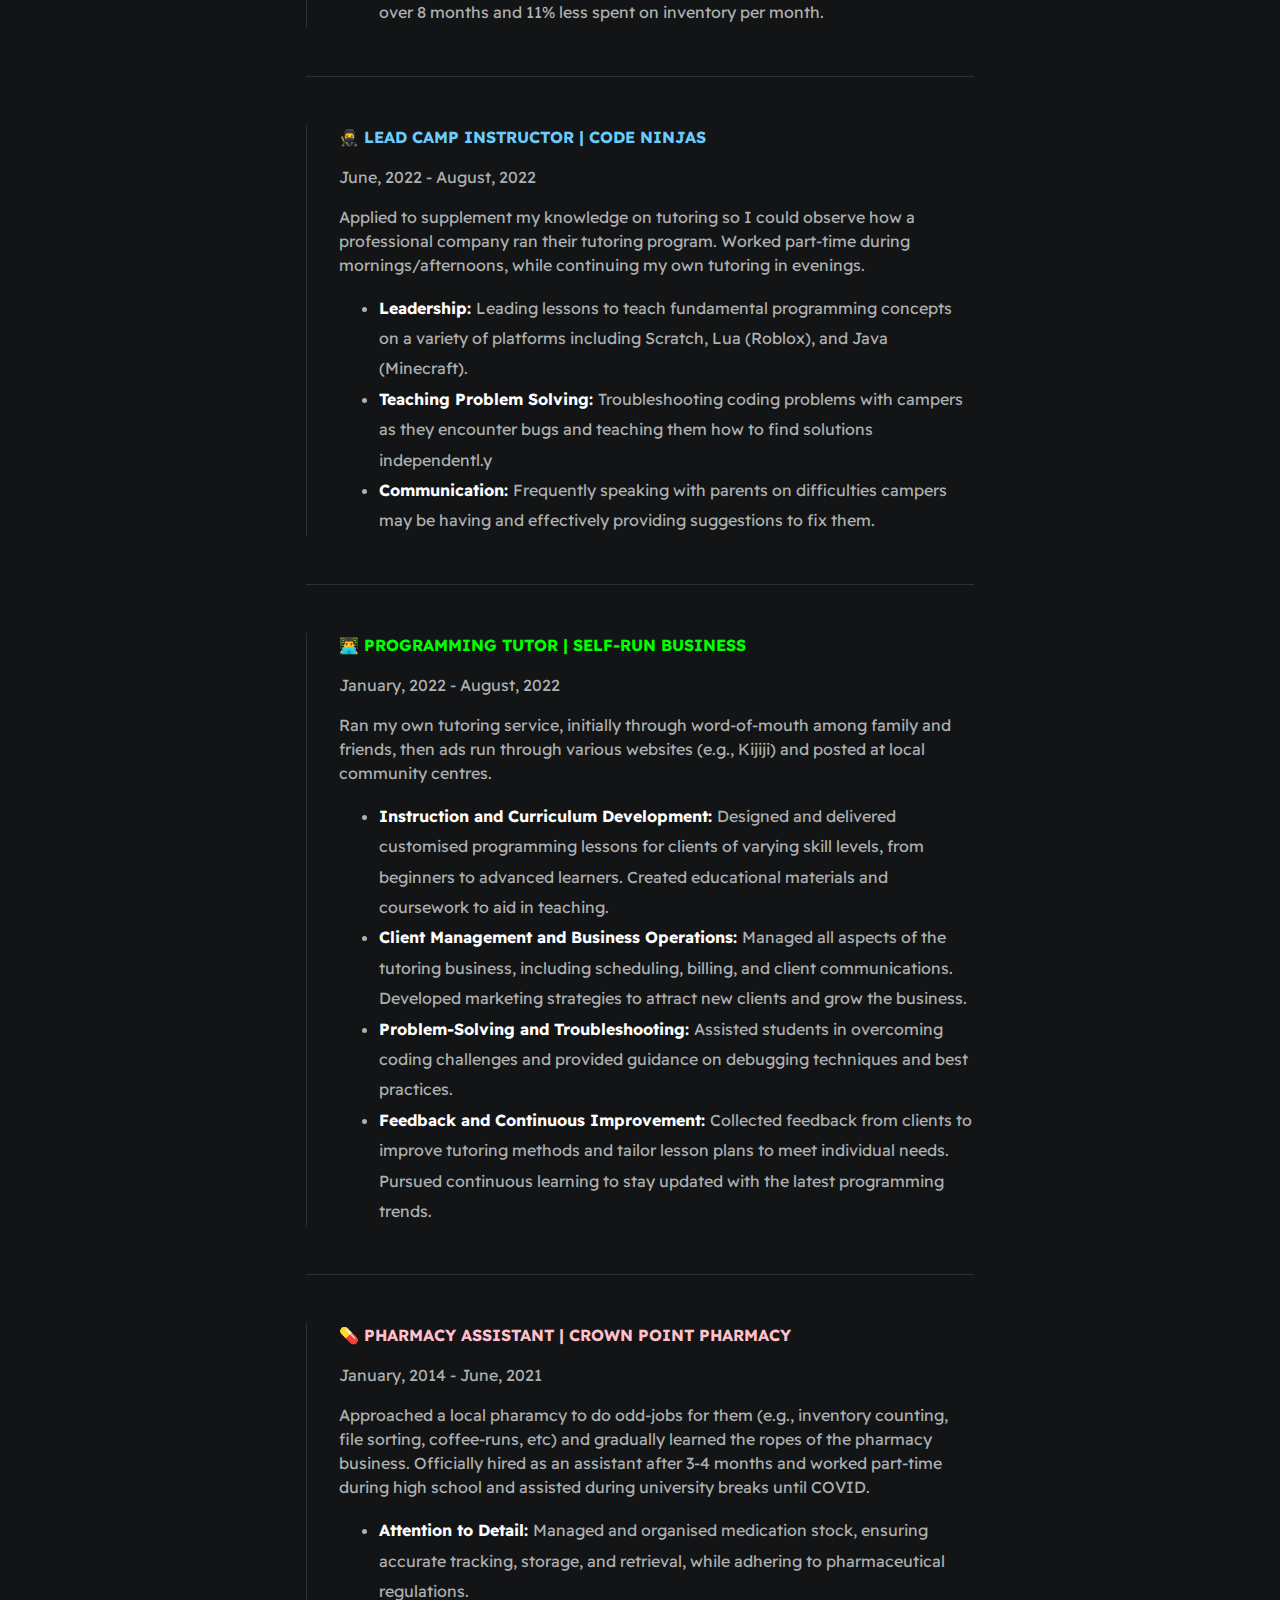
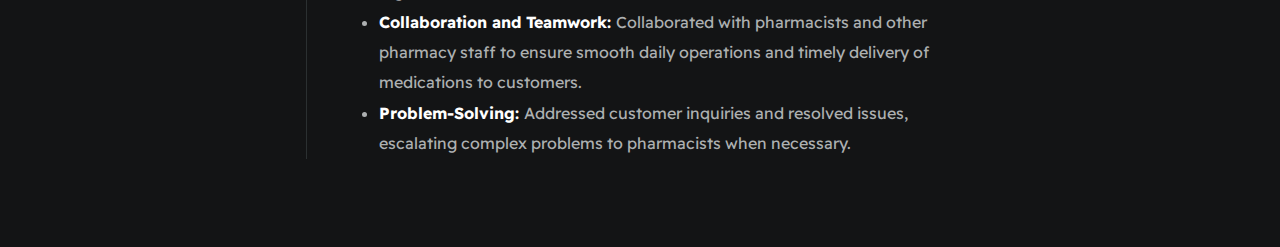
==== commit 9ad878bf: "Changed projects to link directly to github" ====
--- a/index.html
+++ b/index.html
@@ -26,7 +26,7 @@
                 <div id="socials--list">
                     <a style="color: #21d6ff;"; href="https://www.linkedin.com/in/jay-sharma-1b5372220" target="_blank">Linkedin</a>
                     <a style="color: #21d6ff;"; href="https://github.com/jay-sharma1" target="_blank">Github</a>
-                    <a style="color: #21d6ff;"; href="./assets/Resume.pdf" target="_blank">Resume</a>
+                    <a style="color: #21d6ff;"; href="./Resume.pdf" target="_blank">Resume</a>
                 </div>
             </section>
 
@@ -52,19 +52,15 @@
                 <h2>Projects & Accomplishments</h2>
 
                 <div class="card--project">
-                    <a style="color: #21d6ff;"; href="projects/project1.html" target="_blank">Text Generation with RNNs in PyTorch</a>
+                    <a style="color: #21d6ff;"; href="https://github.com/jay-sharma1/Text-Generation-with-RNNs-in-PyTorch" target="_blank">Text Generation with RNNs in PyTorch</a>
                 </div>
 
                 <div class="card--project">
-                    <a style="color: #21d6ff;"; href="projects/project2.html" target="_blank">Chatbot with Seq2Seq and Attention Mechanism in PyTorch</a>
+                    <a style="color: #21d6ff;"; href="https://github.com/jay-sharma1/Chatbot-with-Seq2Seq-and-Attention-Mechanism-in-PyTorch" target="_blank">Chatbot with Seq2Seq and Attention Mechanism in PyTorch</a>
                 </div>
 
                 <div class="card--project">
-                    <a style="color: #21d6ff;"; href="projects/project3.html" target="_blank">Hospital Database (Oracle SQL Developer)</a>
-                </div>
-
-                <div class="card--project">
-                    <a style="color: #21d6ff;"; href="projects/project4.html" target="_blank">GPT-based Text Summarization</a>
+                    <a style="color: #21d6ff;"; href="https://github.com/jay-sharma1/GPT-based-Text-Summarization" target="_blank">GPT-based Text Summarization</a>
                 </div>
             </section>
 
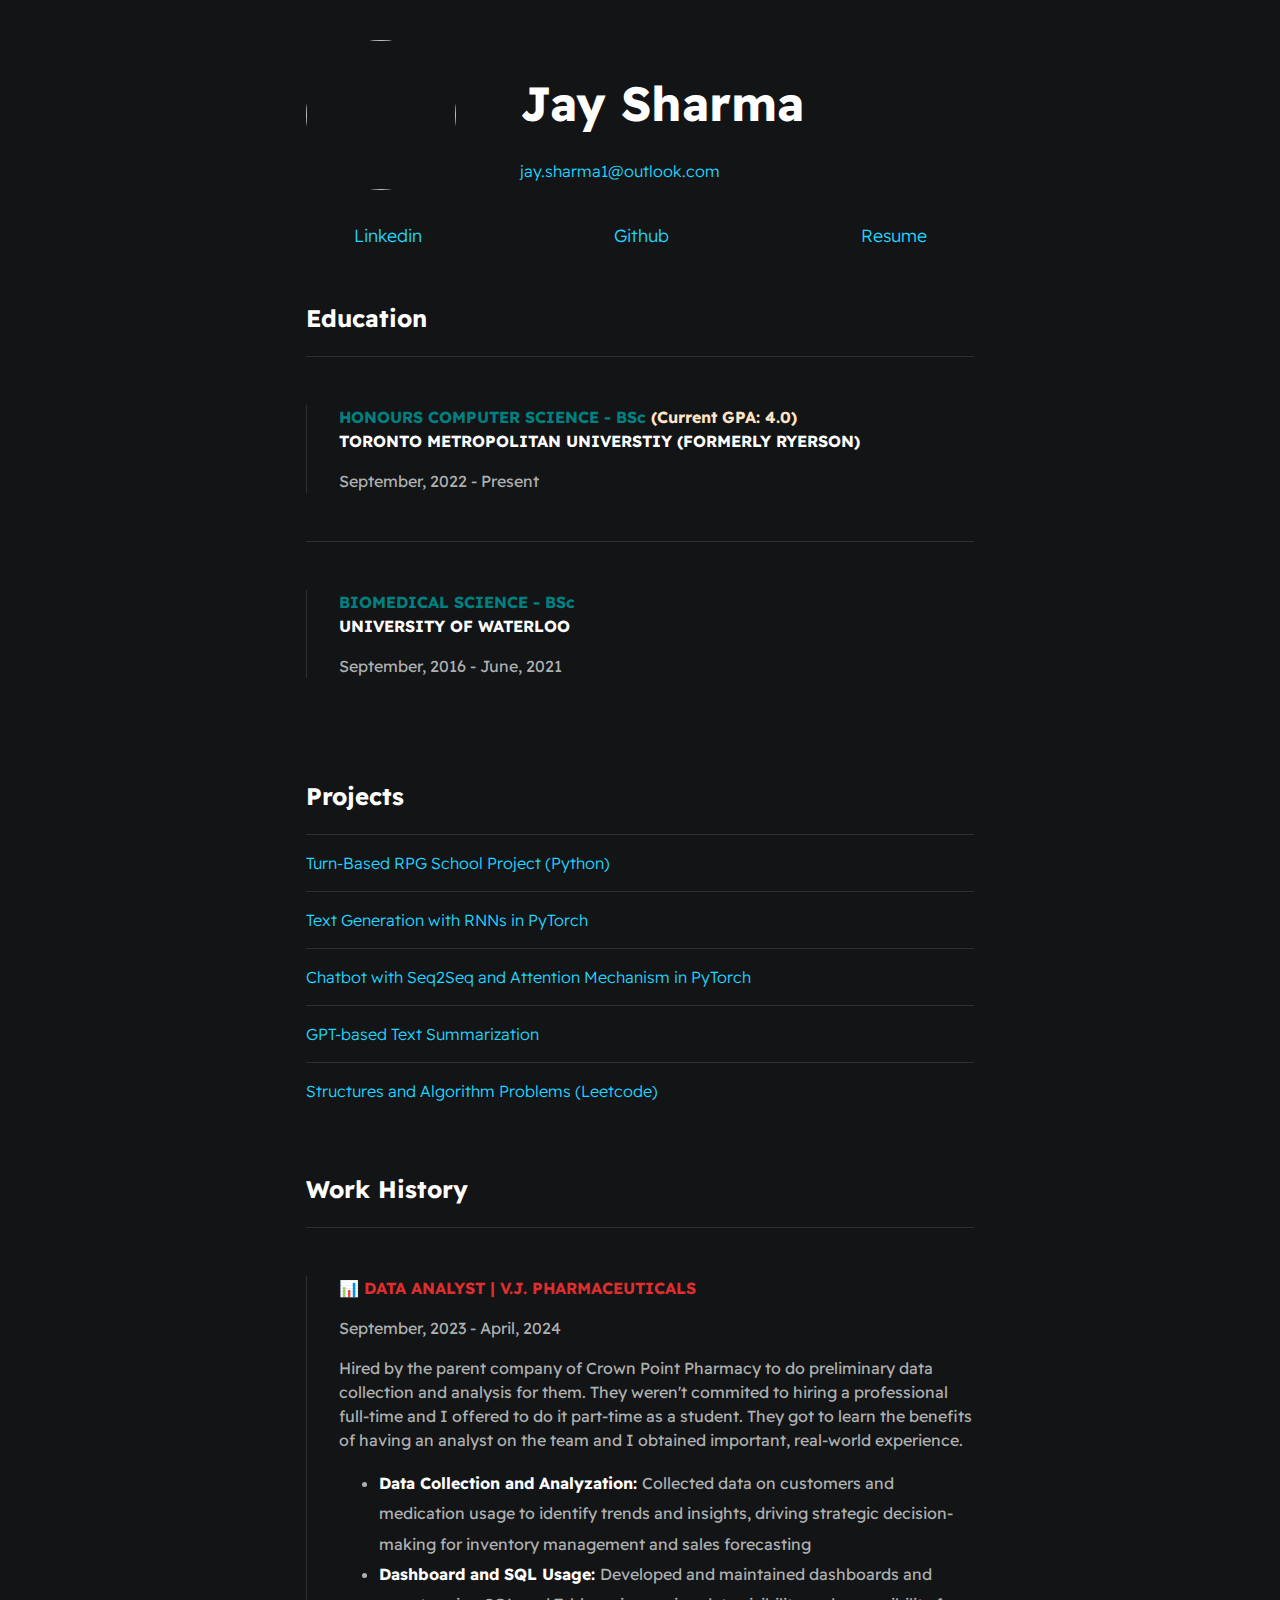
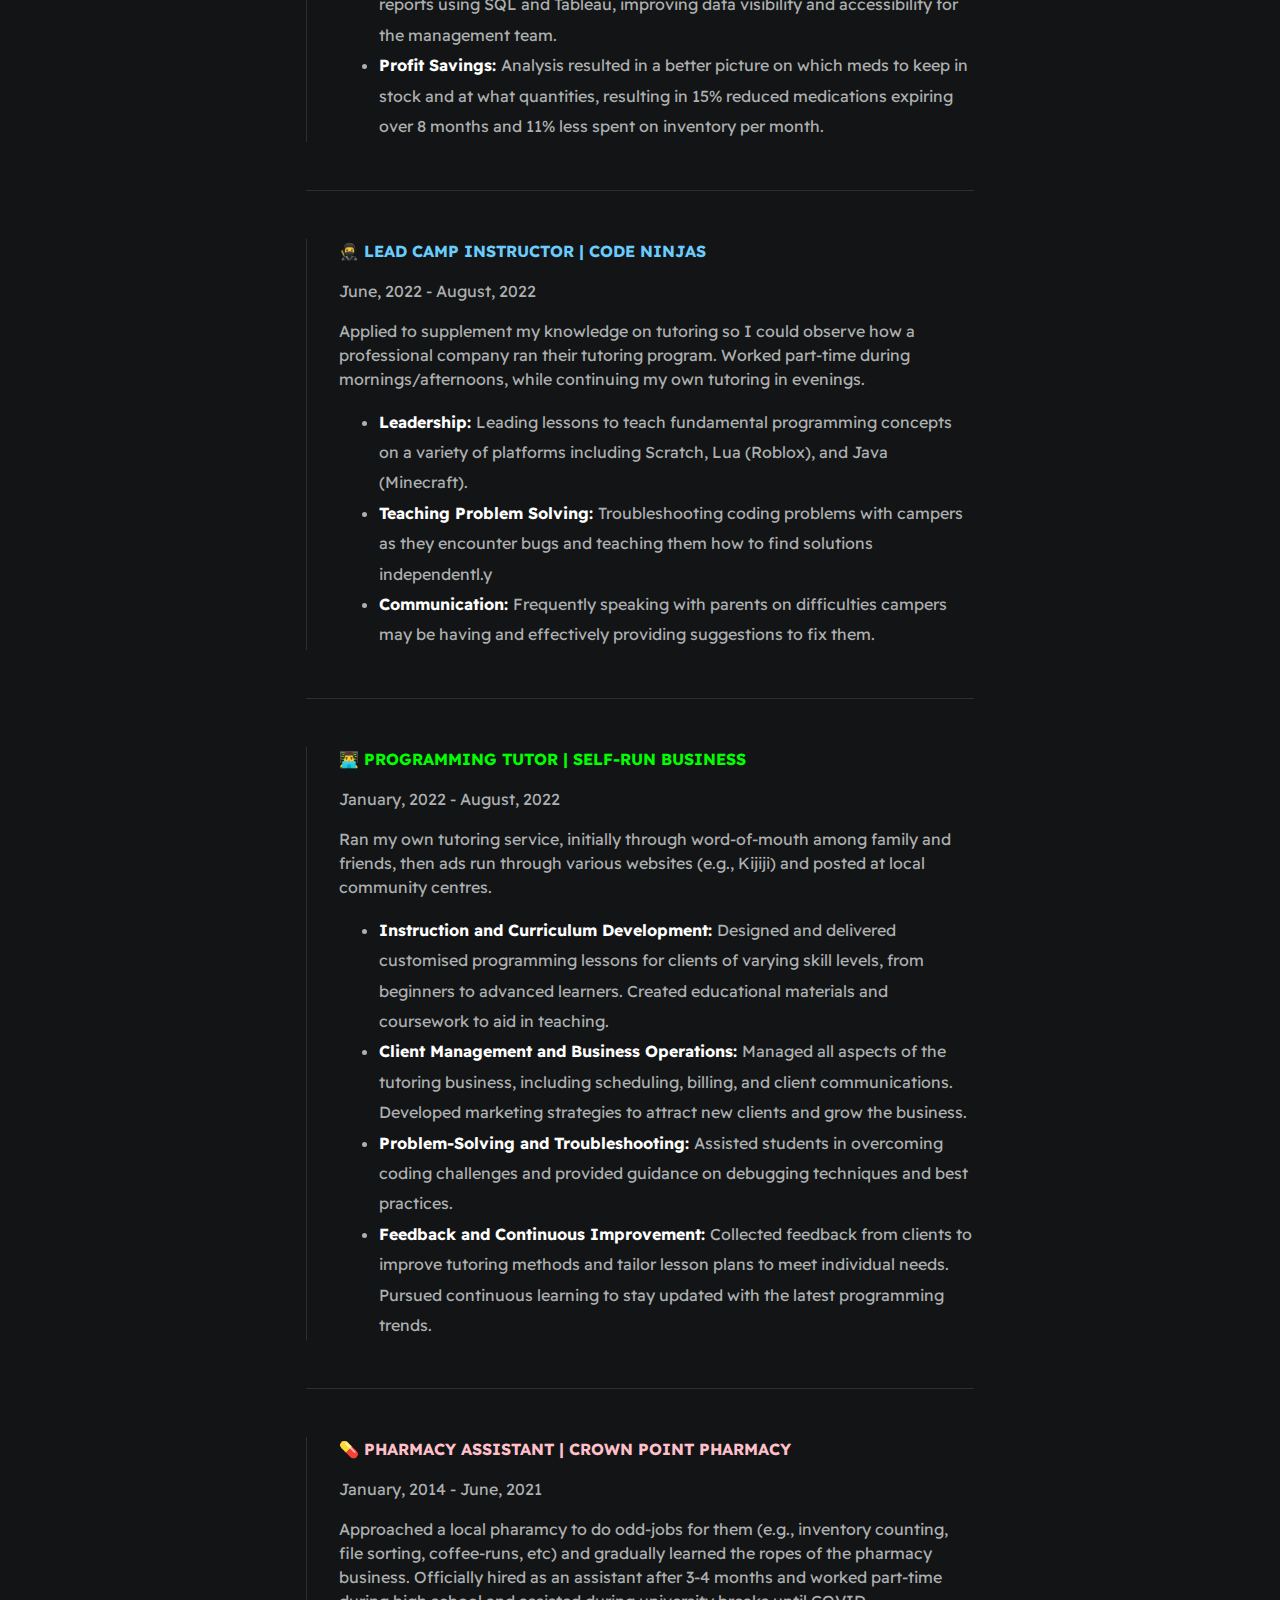
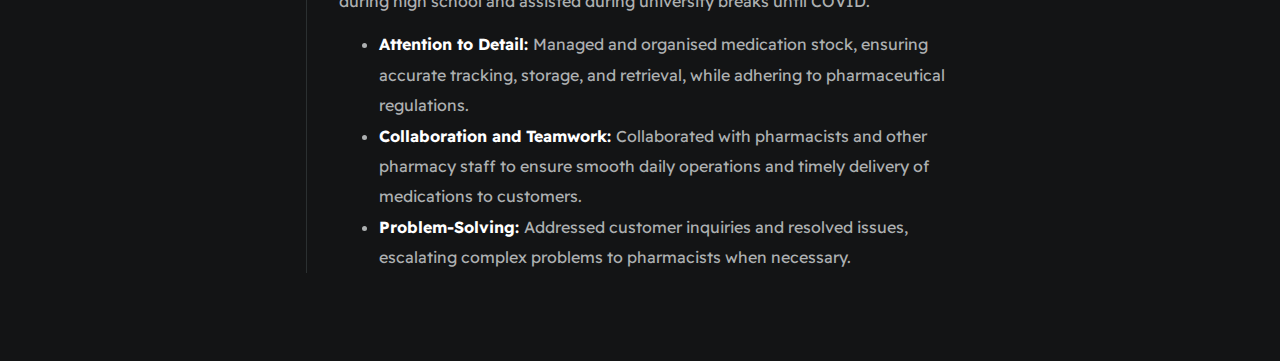
==== commit 215add99: "added rpg to projects" ====
--- a/index.html
+++ b/index.html
@@ -49,7 +49,11 @@
             </section>
 
             <section class="section--page">
-                <h2>Projects & Accomplishments</h2>
+                <h2>Projects</h2>
+
+                <div class="card--project">
+                    <a style="color: #21d6ff;"; href="https://github.com/jay-sharma1/Team-Project-RPG" target="_blank">Turn-Based RPG School Project (Python)</a>
+                </div>
 
                 <div class="card--project">
                     <a style="color: #21d6ff;"; href="https://github.com/jay-sharma1/Text-Generation-with-RNNs-in-PyTorch" target="_blank">Text Generation with RNNs in PyTorch</a>
@@ -61,6 +65,10 @@
 
                 <div class="card--project">
                     <a style="color: #21d6ff;"; href="https://github.com/jay-sharma1/GPT-based-Text-Summarization" target="_blank">GPT-based Text Summarization</a>
+                </div>
+
+                <div class="card--project">
+                    <a style="color: #21d6ff;"; href="https://github.com/jay-sharma1/leetcode" target="_blank">Structures and Algorithm Problems (Leetcode)</a>
                 </div>
             </section>
 
